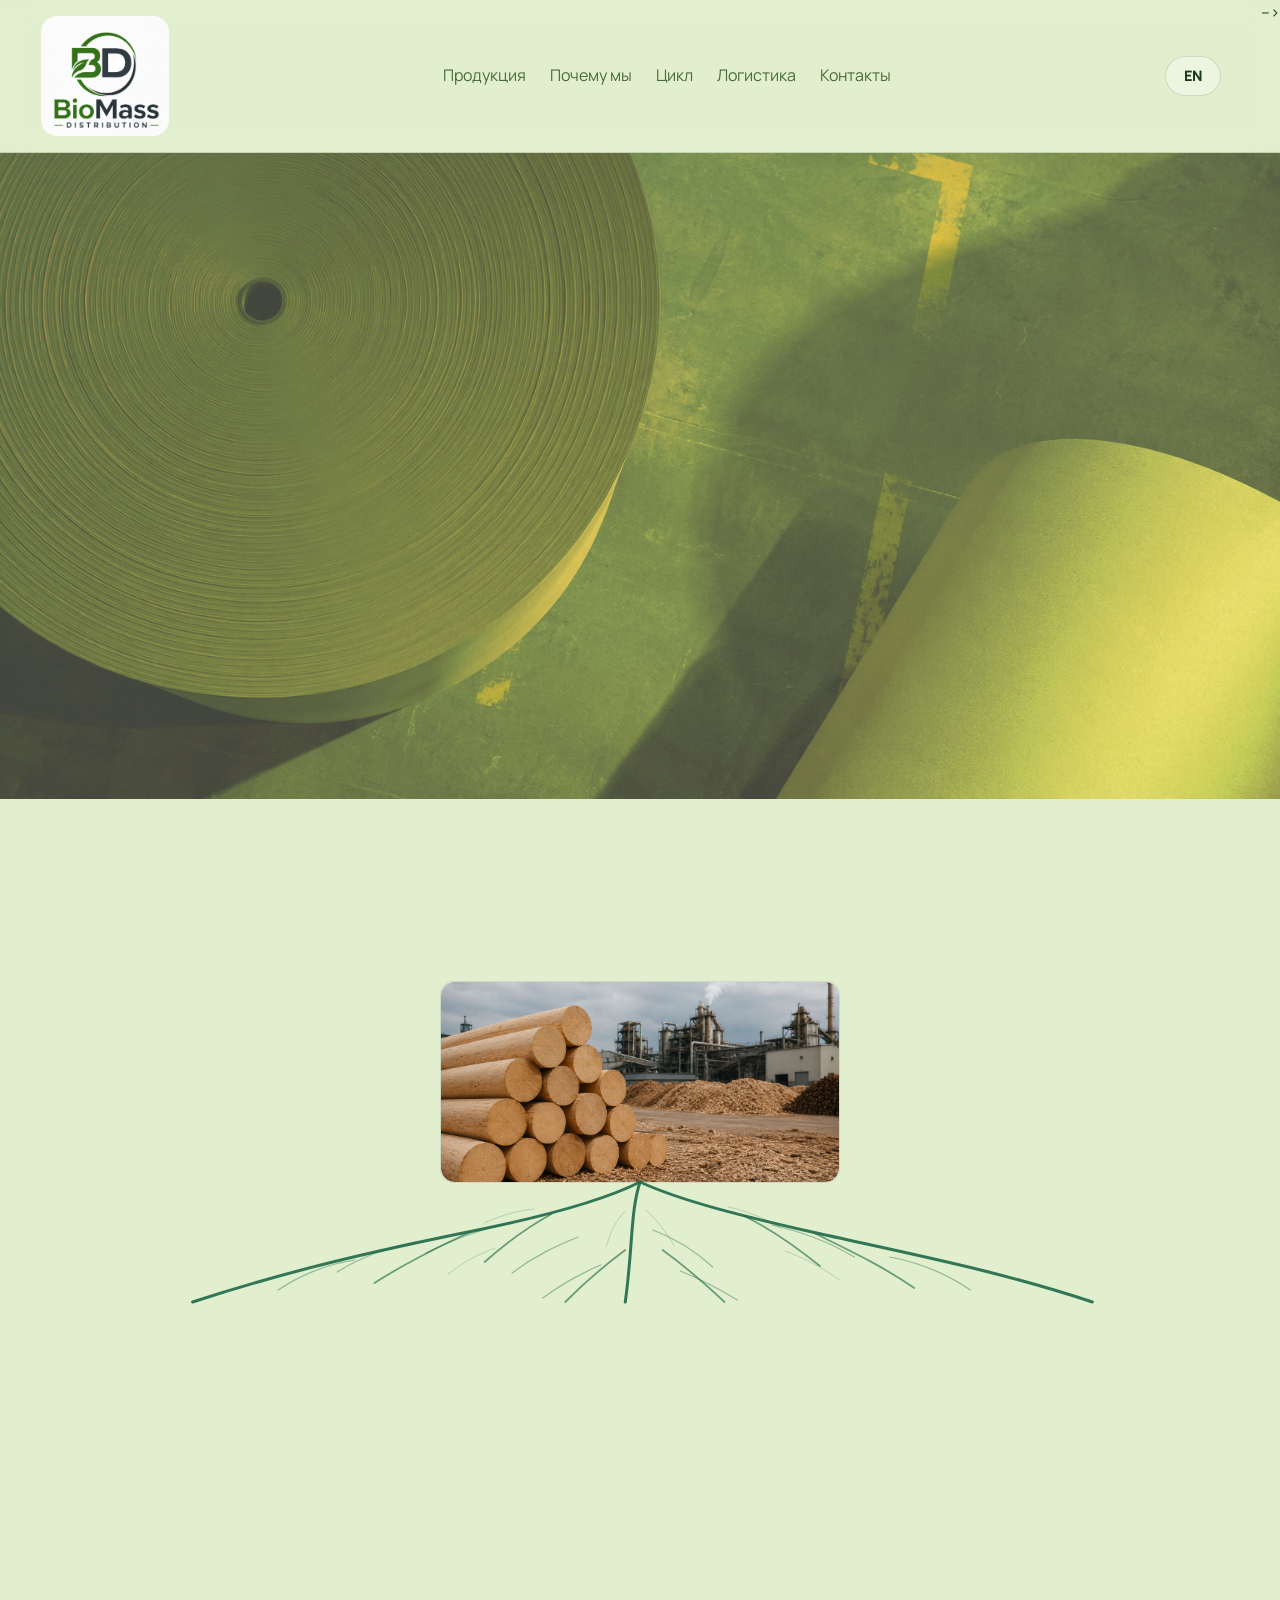
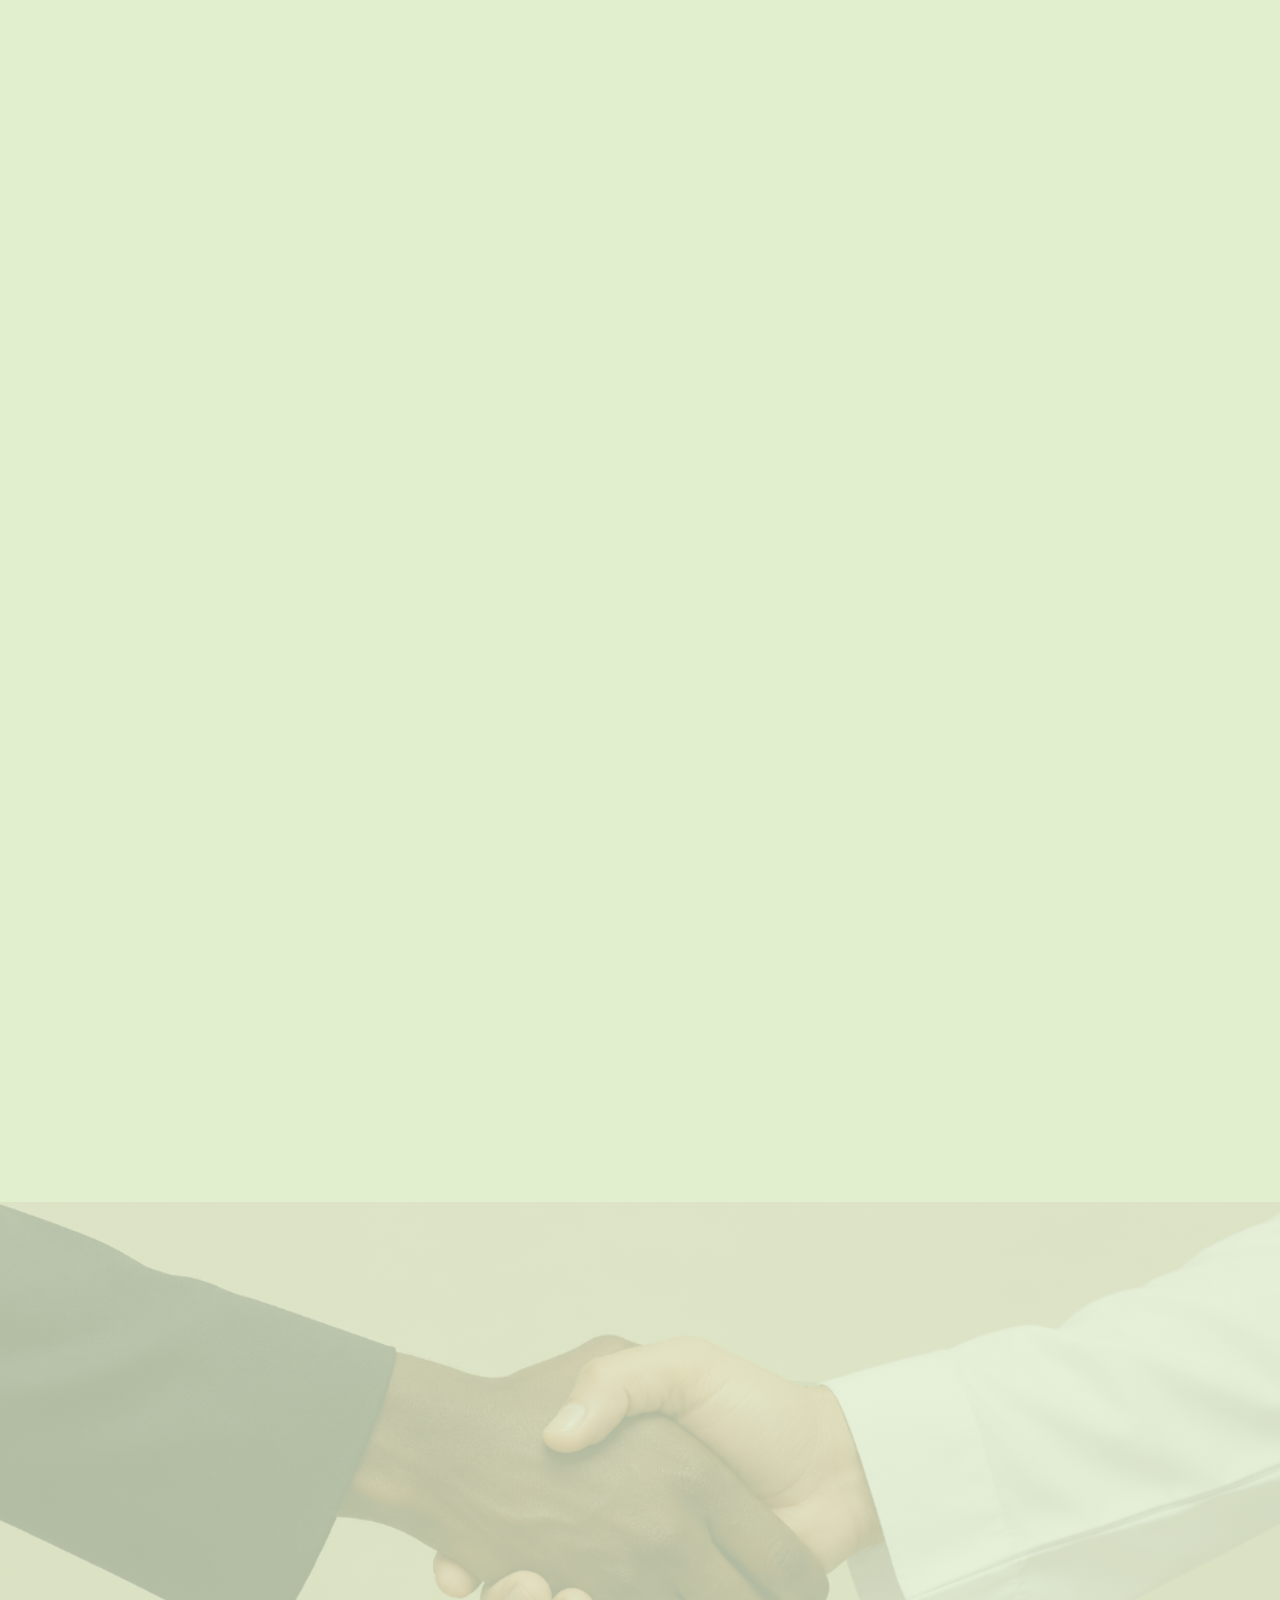
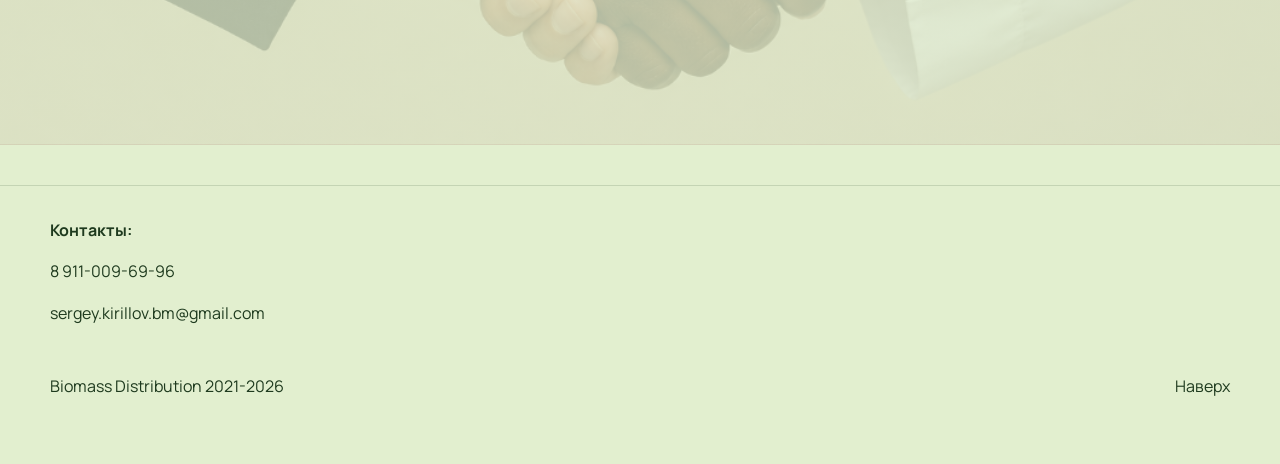
==== ru/index.html @ 5bdca0da "whole damn thing" ====
<!doctype html>
<html lang="ru">
    <head>
        <meta charset="UTF-8" />
        <meta
            name="viewport"
            content="width=device-width, initial-scale=1.0, viewport-fit=cover"
        />
        <title>Biomass Distribution</title>
        <meta
            name="description"
            content="Biomass — топлайнер,удобрения и кормовые дрожи для экспортных рынков."
        />
        <link rel="preconnect" href="https://fonts.googleapis.com" />
        <link rel="preconnect" href="https://fonts.gstatic.com" crossorigin />
        <link
            href="https://fonts.googleapis.com/css2?family=Manrope:wght@400;500;700;800&family=Cormorant+Garamond:wght@600;700&display=swap"
            rel="stylesheet"
        />
        <link
            rel="icon"
            type="image/x-icon"
            href="../assets/images/title_icon.png"
        />
        <link rel="stylesheet" href="../main_folder/styles.css" />
    </head>
    <body>
        <a class="skip-link" href="#main">Перейти к содержанию</a>
        <header class="site-header">
            <div class="container header-inner">
                <a href="#hero" class="brand" aria-label="Главная Biomass">
                    <img
                        src="../assets/images/logofinal.png"
                        class="navbar-logo"
                    />
                    <!--<span class="logo-slot" aria-hidden="true"> </span>-->
                </a>
                <nav class="main-nav" aria-label="Основное меню">
                    <a href="#products">Продукция</a>
                    <a href="#advantage">Почему мы</a>
                    <a href="#cycle">Цикл</a>
                    <a href="#logistics">Логистика</a>
                    <a href="#contacts">Контакты</a>
                </nav>
                <div class="header-actions">
                    <a
                        class="language-toggle"
                        href="./index-en.html"
                        data-label="EN"
                        aria-label="Сменить тему"
                    >
                        <span class="theme-icon">◐</span>
                    </a>
                </div>
            </div>
            -->
        </header>

        <main id="main">
            <!-- Герой -->
            <section class="hero" id="hero">
                <div class="hero-bg"></div>
                <div class="container hero-grid">
                    <div class="hero-copy reveal">
                        <p class="eyebrow">
                            Экспорт биомассы и поставки на внутренние рынки
                        </p>
                        <!--<h1>Древесные гранулы и почвенные продукты для долгосрочной торговли.</h1>
-->
                        <h1>
                            Дистрибьюция продукции проверенных производителей
                        </h1>
                        <p class="hero-text">
                            Biomass Distribution надёжный поставщик топлива из
                            древесины и продукции для почвы.
                        </p>
                    </div>
                    <div class="hero-visual reveal">
                        <div class="hero-card hero-card-main">
                            <span class="card-label">Основной портфель</span>
                            <h2>
                                Картон-топлайнер, кормовые дрожжи, компост,
                                удобрения
                            </h2>
                            <p>Для селькоского хозяйства и промышленности</p>
                        </div>
                        <div class="hero-card hero-card-side">
                            <span class="metric">24/7</span>
                            <p>
                                Экспортно-ориентированная коммуникация и
                                партнёрская позиция.
                            </p>
                        </div>
                    </div>
                </div>
            </section>

            <!-- Продукция -->
            <section class="section products" id="products">
                <div class="container">
                    <div class="section-heading reveal">
                        <p class="eyebrow">Что мы поставляем</p>
                        <h2>Три решения из одного сырья</h2>
                    </div>
                    <div class="tree">
                        <div class="product-img">
                            <img
                                src="../assets/images/root.png"
                                loading="lazy"
                            />
                        </div>
                    </div>
                    <div class="tree-svg">
                        <svg
                            class="product-lines"
                            viewBox="0 0 1200 120"
                            preserveAspectRatio="none"
                            aria-hidden="true"
                        >
                            <!-- линия в левую карточку -->
                            <g class="root-system">
                                <path
                                    class="root-root root-main root-left"
                                    d="M600 0 C560 20 500 35 430 49 C330 69 245 88 145 120"
                                />
                                <!-- линия во вторую карточку (центр) -->
                                <path
                                    class="root-root root-main root-center"
                                    d="M600 0 C590 31 593 63 585 120"
                                />
                                <!-- линия в третью карточку -->
                                <path
                                    class="root-root root-main root-right"
                                    d="M600 0 C642 19 704 34 775 50 C880 73 965 89 1060 120"
                                />
                                <path
                                    class="root-root root-branch"
                                    d="M427 50 C396 65 366 78 330 101"
                                />
                                <path
                                    class="root-root root-branch"
                                    d="M510 32 C486 45 466 59 442 80"
                                />
                                <path
                                    class="root-root root-branch"
                                    d="M585 68 C566 82 548 96 524 120"
                                />
                                <path
                                    class="root-root root-branch"
                                    d="M623 68 C644 83 662 98 686 120"
                                />
                                <path
                                    class="root-root root-branch"
                                    d="M706 34 C733 47 755 62 783 84"
                                />
                                <path
                                    class="root-root root-branch"
                                    d="M777 51 C812 68 843 82 879 106"
                                />
                                <path
                                    class="root-root root-fine"
                                    d="M468 41 C438 47 412 56 382 71"
                                />
                                <path
                                    class="root-root root-fine"
                                    d="M372 60 C345 65 318 74 292 90"
                                />
                                <path
                                    class="root-root root-fine"
                                    d="M310 78 C283 82 258 91 232 108"
                                />
                                <path
                                    class="root-root root-fine"
                                    d="M537 55 C515 64 494 73 470 91"
                                />
                                <path
                                    class="root-root root-fine"
                                    d="M560 83 C541 91 522 101 501 116"
                                />
                                <path
                                    class="root-root root-fine"
                                    d="M613 48 C635 56 654 67 674 85"
                                />
                                <path
                                    class="root-root root-fine"
                                    d="M641 89 C659 96 677 105 699 118"
                                />
                                <path
                                    class="root-root root-fine"
                                    d="M734 43 C762 49 789 58 818 75"
                                />
                                <path
                                    class="root-root root-fine"
                                    d="M854 75 C882 80 909 90 936 108"
                                />
                                <path
                                    class="root-root root-hair"
                                    d="M492 27 C475 29 459 33 442 41"
                                />
                                <path
                                    class="root-root root-hair"
                                    d="M453 66 C436 72 422 79 405 92"
                                />
                                <path
                                    class="root-root root-hair"
                                    d="M585 29 C575 39 570 50 566 64"
                                />
                                <path
                                    class="root-root root-hair"
                                    d="M606 28 C617 38 626 49 635 64"
                                />
                                <path
                                    class="root-root root-hair"
                                    d="M690 25 C708 29 725 35 743 46"
                                />
                                <path
                                    class="root-root root-hair"
                                    d="M748 69 C766 76 783 84 803 98"
                                />
                            </g>
                        </svg>
                    </div>
                    <div class="products-grid">
                        <!-- <article class="product-card reveal">
                        <div class="product-img">
                            <img src="../assets/wood-pellets.jpg" alt="Древесные гранулы" loading="lazy">
                        </div>
                        <h3>Древесные гранулы</h3>
                        <p>Премиальные гранулы для отопления, промышленности и региональных партнёров-дистрибьюторов.</p>
                    </article>-->
                        <article
                            class="product-card reveal"
                            data-product="topliner"
                        >
                            <div class="product-img">
                                <img
                                    src="../assets/images/topliner.png"
                                    alt="Биотопливо"
                                    loading="lazy"
                                />
                            </div>
                            <h3>Картон-топлайнер</h3>
                            <p>Лицо вашей упаковки из возобновляемого сырья</p>
                        </article>
                        <!--<article class="product-card reveal">
                        <div class="product-img">
                            <img src="../assets/compost.jpg" alt="Компост и органика" loading="lazy">
                        </div>
                        <h3>Компост и органика</h3>
                        <p>Продукты с добавленной стоимостью, поддерживающие восстановление почв, сельскохозяйственное использование и циркулярную модель.</p>
                    </article>-->
                        <article
                            class="product-card reveal"
                            data-product="lygnosulfonate"
                        >
                            <div class="product-img">
                                <img
                                    src="../assets/images/lygnosulfonate-powder.png"
                                    alt="Лигносульфонат"
                                />
                            </div>
                            <h3>Лигносульфонат</h3>
                            <p>Одно решение для многих отраслей</p>
                        </article>
                        <article
                            class="product-card reveal"
                            data-product="feedyeast"
                        >
                            <div class="product-img">
                                <img
                                    src="../assets/images/yeast.png"
                                    alt="Кормовые дрожжи"
                                />
                            </div>
                            <h3>Кормовые дрожжи</h3>
                            <p>
                                Био-белок для животноводства(кормовая добавка)
                            </p>
                        </article>
                    </div>
                </div>
            </section>

            <!-- Преимущества -->
            <section class="section advantage" id="advantage">
                <div class="container">
                    <div class="section-heading reveal">
                        <p class="eyebrow">Почему нас выбирают партнером</p>
                        <h2>Бренд построенный на доверии.</h2>
                    </div>
                    <div class="product-grid">
                        <article class="advantage-card reveal">
                            <h3>
                                Гибкая логистика и качество через
                                ответственность
                            </h3>
                            <p>
                                Работаем там где выгодно клиенту: выбираем самый
                                быстрый и выгодный маршрут под каждый конкретный
                                заказ
                            </p>
                            <!--<h3>Гибкая логистика</h3>
                        <p>Без привязки к одному порту или ж/д ветке мы выбираем самый быстрый и дешевый маршрут под каждый конкретный заказ. Работаем со всеми перевозчиками, где это выгодно клиенту.</p>
                        <h3>Качество через ответственность</h3>
                        <p>У нас нет «векового опыта», зато есть система контроля на каждом этапе. Мы проверяем товар до отправки и берем на себя риски, чтобы вы получили то, что заказали.</p>
                    -->
                        </article>
                    </div>
                </div>
            </section>

            <!-- Цикл -->
            <section class="section cycle" id="cycle">
                <div class="container">
                    <div class="section-heading reveal">
                        <p class="eyebrow">Ресурсный цикл</p>
                        <h2>
                            Один материальный поток <br />Несколько коммерческих
                            продуктов.
                        </h2>
                    </div>
                    <div
                        class="cycle-line reveal"
                        aria-label="Схема циркулярного процесса"
                    >
                        <div>Древесное сырьё</div>
                        <span></span>
                        <div>Производство гранул</div>
                        <span></span>
                        <div>Энергия из биомассы</div>
                        <span></span>
                        <div>Почвенные продукты</div>
                    </div>
                </div>
            </section>

            <!-- Логистика -->
            <section class="section logistics" id="logistics">
                <div class="container logistics-grid">
                    <div class="reveal">
                        <p class="eyebrow">Логистический профиль</p>
                        <h2>
                            Мы открыты для взаимовыгодного и долгосрочного
                            сотрудничества
                        </h2>
                    </div>
                    <div class="logistics-panel reveal">
                        <div>
                            <strong>Форматы</strong>
                            <p>
                                Концепции упаковки: насыпью, в мешках, готовая
                                для дистрибьюторов.
                            </p>
                        </div>
                        <div>
                            <strong>Рынки продаж:</strong>
                            <p>ЕС, Ближний Восток, Африка, Австралия.</p>
                        </div>
                        <div>
                            <strong>Коммуникация</strong>
                            <p>
                                Построена вокруг доверия, непрерывности и
                                коммерческой прозрачности.
                            </p>
                        </div>
                    </div>
                </div>
            </section>
        </main>

        <footer class="site-footer">
            <section class="contacts" id="contacts">
                <div class="container">
                    <strong>Контакты:</strong>
                    <p>8 911-009-69-96</p>
                    <p>sergey.kirillov.bm@gmail.com</p>
                    <!-- поставить дату начала работы сайта 2020-->
                </div>
            </section>
            <div class="container footer-inner">
                <p>Biomass Distribution 2021-2026</p>
                <a href="#hero">Наверх</a>
            </div>
        </footer>

        <div id="productModal" class="modal">
            <div class="modal-content">
                <div class="modal-header">
                    <img
                        id="modalImg"
                        class="modal-img"
                        src=""
                        alt="Product image"
                    />
                    <span class="close-btn">&times;</span>
                </div>
                <div class="modal-body">
                    <h2 id="modalTitle"></h2>
                    <p id="modalDescription"></p>
                    <div class="modal-specs">
                        <h4 id="modalSpecsName"></h4>
                        <ul id="modalSpecs"></ul>
                    </div>
                </div>
            </div>
        </div>
        <!-- Fonts used under the SIL Open Font License --
        <script src="../main_folder/script.js"></script>
    </body>
</html>
---- main_folder/styles.css ----
:root {
    --color-bg: #e2efcf;
    --color-surface: #ecf5e0;
    --color-surface-2: #d6e8c0;
    --color-text: #1e3a1e;
    --color-text-muted: #4a6b3a;
    --color-border: rgba(30, 58, 30, 0.15);
    --color-primary: #2e7d32;
    --color-primary-dark: #1b5e20;
    --color-accent: #8bc34a;
    --shadow-md: 0 20px 50px rgba(30, 58, 30, 0.12);
    --radius: 22px;
    --radius-sm: 14px;
    --container: 1180px;
    --section-gap: 80px;
    --card-gap: 2rem;
}

* {
    box-sizing: border-box;
}
html {
    scroll-behavior: smooth;
}
body {
    margin: 0;
    font-family: "Manrope", sans-serif;
    background: var(--color-bg);
    color: var(--color-text);
    line-height: 1.6;
}
a {
    color: inherit;
    text-decoration: none;
}
img,
svg {
    border-radius: 16px;
    max-width: 100%;
    display: block;
}
button,
input,
textarea {
    font: inherit;
}
.container {
    width: min(var(--container), calc(100% - 32px));
    margin: 0 auto;
}
.skip-link {
    position: absolute;
    left: -999px;
    top: 10px;
}
.skip-link:focus {
    left: 10px;
    z-index: 1000;
    background: var(--color-surface);
    padding: 8px 12px;
}
.site-header {
    display: flex;
    --logo-size: 72px;
    position: sticky;
    top: 0;
    z-index: 20;
    backdrop-filter: blur(14px);
    background: color-mix(in srgb, var(--color-bg) 88%, transparent);
    border-bottom: 1px solid var(--color-border);
}
.header-inner {
    display: flex;
    align-items: center;
    justify-content: space-between;
    gap: 8px;
    padding: 16px 0;
    flex-wrap: wrap;
}
.footer-inner {
    display: flex;
    align-items: center;
    justify-content: space-between;
    gap: 20px;
    padding: 16px 0;
    flex-wrap: wrap;
}
.contact-footer {
    justify-content: space-between;
    gap: 10px;
    padding: 16px 0;
    flex-wrap: wrap;
}
.brand {
    display: inline-flex;
    align-items: center;
    gap: 12px;
    font-weight: 800;
    font-size: 1.1rem;
    color: var(--color-text);
}
.logo-slot {
    display: grid;
    place-items: center;
    width: var(--logo-size);
    height: var(--logo-size);
    border: 1px dashed color-mix(in srgb, var(--color-text) 35%, transparent);
    border-radius: 8px;
    background: color-mix(in srgb, var(--color-surface) 65%, transparent);
}
.logo-slot::before {
    content: "LOGO";
    color: var(--color-text-muted);
    font-size: 0.65rem;
    font-weight: 800;
    letter-spacing: 0.08em;
}
.brand small {
    display: block;
    font-size: 12px;
    letter-spacing: 0.14em;
    text-transform: uppercase;
    color: var(--color-text-muted);
}
.navbar-logo {
    height: 120px;
    width: auto;
    max-height: 100%;
    display: block;
    object-fit: contain;
}
.main-nav {
    display: flex;
    gap: 24px;
    color: var(--color-text-muted);
    flex-wrap: wrap;
}
.header-actions {
    display: flex;
    gap: 12px;
    align-items: center;
}
.theme-toggle,
.language-toggle {
    border-radius: 999px;
    border: 1px solid var(--color-border);
    padding: 12px 18px;
    transition: 180ms ease;
    background: var(--color-surface);
    cursor: pointer;
    color: var(--color-text);
    font-weight: 800;
    font-size: 0;
    line-height: 1;
}
.language-toggle::before {
    content: attr(data-label);
    font-size: 0.9rem;
}
.language-toggle > * {
    display: none;
}
.hero {
    position: relative;
    padding: 88px 0;
    margin-bottom: 0;
    overflow: hidden;
    min-height: 30vh;
}
.hero-bg {
    position: absolute;
    top: 0;
    left: 0;
    width: 100%;
    height: 100%;
    background-image:
        linear-gradient(135deg, #2e5c2e, #558b2f, #8bc34a),
        /*(url("../assets/main_section_bg.jpg");*/
        /*linear-gradient(135deg, #071807, #183818, #2f541a),*/
        url("../assets/images/background.png");
    background-blend-mode: overlay;
    background-size: cover;
    background-position: center 30%;
    opacity: 0.7;
    pointer-events: none;
    z-index: 0;
}
.hero .container {
    position: relative;
    z-index: 2;
}
.hero-grid,
.logistics-grid {
    display: grid;
    grid-template-columns: repeat(2, minmax(0, 1fr));
    gap: 40px;
    align-items: center;
}
.eyebrow {
    margin: 0 0 14px;
    text-transform: uppercase;
    letter-spacing: 0.16em;
    font-size: 12px;
    color: var(--color-accent);
    font-weight: 800;
}
h1 {
    font-family: "Cormorant Garamond", serif;
    font-size: clamp(3rem, 6vw, 5.5rem);
    max-width: 20ch;
    line-height: 1.15;
    margin: 0 0 1rem 0;
}
h2 {
    font-family: "Cormorant Garamond", serif;
    font-size: clamp(2rem, 4vw, 3.4rem);
    max-width: 34ch;
    line-height: 1.2;
    margin: 0 0 0.75rem 0;
}
h3 {
    font-size: 1.25rem;
    margin-bottom: 0.5rem;
}
.hero-text,
.section-heading p,
.product-card p,
.logistics-panel p {
    color: var(--color-text-muted);
}
.hero-visual {
    position: relative;
    min-height: 440px;
}
.hero-card {
    position: absolute;
    border-radius: var(--radius);
    padding: 28px;
    background: var(--color-surface);
    border: 1px solid var(--color-border);
    box-shadow: var(--shadow-md);
}
.hero-card-main {
    /*inset: 20px 90px 120px 0;*/
    background: linear-gradient(
        145deg,
        var(--color-surface),
        color-mix(in srgb, var(--color-surface-2) 65%, var(--color-surface))
    );
}
.hero-card-side {
    right: -120px;
    bottom: -40px;
    width: 230px;
}
.hero-copy {
    width: 100%;
    max-width: none;
}
.card-label {
    color: var(--color-accent);
    text-transform: uppercase;
    letter-spacing: 0.14em;
    font-size: 12px;
    font-weight: 800;
}
.metric {
    display: block;
    font-size: 3rem;
    font-weight: 800;
    line-height: 1;
    margin-bottom: 8px;
}
.section-heading {
    margin-bottom: 28px;
}
.section {
    padding: 60px 0;
    margin-bottom: var(--section-gap);
}
.section:last-of-type {
    margin-bottom: 0;
}
/* PRODUCTS GRID — fully responsive */
.products-grid {
    display: grid;
    grid-template-columns: repeat(auto-fill, minmax(280px, 1fr));
    gap: var(--card-gap);
    align-items: stretch;
}
.product-card {
    background: var(--color-surface);
    border-radius: var(--radius-sm);
    border: 1px solid var(--color-border);
    transition:
        transform 0.2s ease,
        box-shadow 0.2s ease;
    overflow: hidden;
    display: flex;
    flex-direction: column;
}
.product-card:hover {
    transform: translateY(-4px);
    box-shadow: var(--shadow-md);
}
.product-img {
    width: 100%;
    height: 200px;
    overflow: hidden;
    border-radius: var(--radius-sm);
}
.product-img img {
    width: 100%;
    height: 100%;
    border-radius: 0;
    object-fit: cover;
    transition: transform 0.4s ease;
}
.product-card:hover .product-img img {
    transform: scale(1.05);
}
.product-card h3,
.product-card p {
    padding: 0 20px;
}
.product-card h3 {
    margin-top: 20px;
}
.product-card p {
    padding-bottom: 24px;
}
/* ADVANTAGE SECTION (your original structure) */
.advantage {
    position: relative;
    overflow: hidden;
    background-image:
        linear-gradient(rgba(226, 239, 207, 0.78), rgba(226, 239, 207, 0.78)),
        url("../assets/main_section_bg.jpg");
    background-size: cover;
    background-position: center;
    background-repeat: no-repeat;
}
.advantage .container {
    position: relative;
    z-index: 1;
}
.product-grid {
    display: flex;
    flex-wrap: wrap;
    gap: 2rem;
}
.advantage-card {
    background: color-mix(in srgb, var(--color-surface) 88%, transparent);
    backdrop-filter: blur(8px);
    border: 1px solid var(--color-border);
    border-radius: var(--radius);
    padding: 2rem 2.5rem;
    box-shadow: var(--shadow-md);
    width: 100%;
}
.advantage-card h3 {
    margin-top: 0;
    font-size: 1.6rem;
    color: var(--color-primary);
}
.advantage-card p {
    color: var(--color-text-muted);
}
/* Cycle line */
.cycle-line {
    display: grid;
    grid-template-columns: repeat(7, auto);
    align-items: center;
    gap: 14px;
    padding: 28px;
    border: 1px solid var(--color-border);
    border-radius: var(--radius);
    background: var(--color-surface);
    box-shadow: var(--shadow-md);
}
.cycle-line span {
    height: 1px;
    background: var(--color-accent);
    opacity: 0.6;
    min-width: 24px;
}
.cycle-line div {
    text-align: center;
    padding: 18px;
    border-radius: var(--radius-sm);
    background: color-mix(
        in srgb,
        var(--color-surface-2) 70%,
        var(--color-surface)
    );
    font-weight: 700;
}
/* Logistics */
.logistics {
    position: relative;
    overflow: hidden;
    background-image:
        linear-gradient(rgba(226, 239, 207, 0.78), rgba(226, 239, 207, 0.78)),
        url("../assets/images/handshake.png");
    background-size: cover;
    background-position: center;
    background-repeat: no-repeat;
}
.logistics .container {
    position: relative;
    z-index: 1;
}
.logistics-panel {
    padding: 32px;
    border-radius: var(--radius);
    display: grid;
    gap: 24px;
    background: color-mix(in srgb, var(--color-surface) 88%, transparent);
    backdrop-filter: blur(8px);
    border: 1px solid var(--color-border);
}
.logistics-panel strong {
    display: block;
    margin-bottom: 6px;
    font-size: 1.1rem;
}
.site-footer {
    border-top: 1px solid var(--color-border);
    padding: 32px 0;
    margin-top: 40px;
}
.reveal {
    opacity: 0;
    transform: translateY(18px);
    transition:
        opacity 600ms ease,
        transform 600ms ease;
}
.reveal.visible {
    opacity: 1;
    transform: translateY(0);
}

.tree {
    background: var(--color-surface);
    border-radius: var(--radius-sm);
    border: 1px solid var(--color-border);
    transition:
        transform 0.2s ease,
        box-shadow 0.2s ease;
    overflow: hidden;
    display: flex;
    max-width: 400px;

    margin: 0 auto;
}

.tree-svg {
    height: 120px;
    margin: -1px 0 0;
    overflow: visible;
    pointer-events: none;
}
.product-lines {
    display: block;
    width: 100%;
    height: 100%;
    overflow: visible;
}
.root-root {
    fill: none;
    stroke: #1f6b48;
    stroke-linecap: round;
    stroke-linejoin: round;
    vector-effect: non-scaling-stroke;
}
.root-main {
    stroke-width: 3;
    opacity: 0.9;
}
.root-branch {
    stroke-width: 1.8;
    opacity: 0.62;
}
.root-fine {
    stroke-width: 1.25;
    opacity: 0.42;
}
.root-hair {
    stroke-width: 0.85;
    opacity: 0.28;
}

.modal {
    display: none;
    position: fixed;
    z-index: 1000;
    left: 0;
    top: 0;
    width: 100%;
    height: 100%;
    align-items: center;
    justify-content: center;
    padding: 24px;
    background-color: rgba(0, 0, 0, 0.8);
    backdrop-filter: blur(5px);
    animation: fadeIn 0.3s ease;
    overflow: hidden;
}

@keyframes fadeIn {
    from {
        opacity: 0;
    }
    to {
        opacity: 1;
    }
}

.modal-content {
    background: linear-gradient(135deg, #ffffff 0%, #f8fbf7 100%);
    display: flex;
    flex-direction: column;
    margin: 0;
    padding: 0;
    border-radius: 32px;
    width: 90%;
    max-width: 600px;
    max-height: calc(100vh - 48px);
    position: relative;
    animation: slideIn 0.4s ease;
    box-shadow: 0 30px 60px rgba(0, 0, 0, 0.3);
    overflow: hidden;
}

@keyframes slideIn {
    from {
        transform: translateY(-50px);
        opacity: 0;
    }
    to {
        transform: translateY(0);
        opacity: 1;
    }
}

.modal-header {
    position: relative;
    flex: 0 0 253px;
    height: 253px;
    border-radius: 32px 32px 0 0;
    background-position: center;
    background-size: cover;
    overflow: hidden;
}
.modal-header::before {
    content: "";
    position: absolute;
    inset: 0;
    background-image: inherit;
    background-position: center;
    background-size: cover;
    display: none;
    filter: blur(26px);
    opacity: 0.48;
    transform: scale(1.14);
}
.modal-header.modal-header--fit::before {
    display: block;
}

.modal-img {
    position: relative;
    z-index: 1;
    width: 100%;
    height: 100%;
    border-radius: 0;
    object-fit: fill;
}
.modal-header.modal-header--fit .modal-img {
    object-fit: contain;
}

.modal-body {
    flex: 1;
    min-height: 0;
    overflow-y: auto;
    padding: 32px;
    overscroll-behavior: contain;
}

.modal-body h2 {
    color: #1a3b2e;
    font-size: 1.8rem;
    margin-bottom: 16px;
    font-weight: 600;
}

.modal-body p {
    color: #3f5e49;
    line-height: 1.6;
    margin-bottom: 20px;
    font-size: 1rem;
}

.modal-specs {
    background: #eaf6e6;
    padding: 16px 20px;
    border-radius: 20px;
    margin-top: 20px;
}

.modal-specs h4 {
    color: #1b5e2a;
    margin-bottom: 10px;
    font-size: 1rem;
}

.modal-specs ul {
    list-style: none;
    padding-left: 0;
}

.modal-specs li {
    padding: 6px 0;
    color: #2c4633;
    font-size: 0.9rem;
    border-bottom: 1px solid #cde0d4;
}

.modal-specs li:last-child {
    border-bottom: none;
}

/* ----- RESPONSIVE FIXES (iPhone + PC) ----- */
@media (max-width: 980px) {
    .hero-grid,
    .logistics-grid {
        grid-template-columns: 1fr;
        gap: var(--card-gap);
    }
    .hero-visual {
        min-height: auto;
        display: flex;
        flex-direction: column;
        gap: 1rem;
    }
    .hero-card {
        position: relative;
        inset: auto;
        width: 100%;
    }
    .hero-card-main {
        inset: auto;
    }
    .hero-card-side {
        width: 100%;
        bottom: auto;
        right: auto;
    }
    .cycle-line {
        grid-template-columns: minmax(0, 1fr);
        justify-items: stretch;
        gap: 0.8rem;
    }
    .cycle-line span {
        height: 24px;
        width: 2px;
        min-width: 0;
        justify-self: center;
    }
    .tree,
    .tree-svg {
        display: none;
    }
}
@media (max-width: 720px) {
    .site-header {
        --logo-size: 54px;
    }
    .footer-inner {
        flex-direction: column;
        text-align: center;
    }
    .header-inner {
        display: grid;
        grid-template-columns: minmax(0, 1fr) auto;
        align-items: center;
        gap: 14px;
        padding: 14px 0 16px;
    }
    .brand {
        grid-column: 1;
        grid-row: 1;
        min-width: 0;
        font-size: 1rem;
    }
    .main-nav {
        grid-column: 1 / -1;
        grid-row: 2;
        justify-content: center;
        gap: 12px 40px;
        font-size: 0.92rem;
        line-height: 1.2;
        padding-bottom: 4px;
    }
    .header-actions {
        grid-column: 2;
        grid-row: 1;
        justify-content: flex-end;
    }
    .theme-toggle,
    .language-toggle {
        width: 38px;
        height: 38px;
        padding: 0;
        display: inline-grid;
        place-items: center;
    }
    .hero,
    .section {
        padding: 40px 0;
    }
    .advantage-card {
        padding: 1.5rem;
    }
    .navbar-logo {
        height: 50px;
    }
    .hero-card-main,
    .hero-card-side {
        padding: 20px;
    }
    .metric {
        font-size: 2.2rem;
    }
    .modal-content {
        width: 95%;
        max-height: calc(100vh - 28px);
    }
    .modal-body {
        padding: 24px;
    }
    .modal-body h2 {
        font-size: 1.4rem;
    }
}
@media (max-width: 480px) {
    .site-header {
        --logo-size: 46px;
    }
    .container {
        width: calc(100% - 20px);
    }
    .header-inner {
        gap: 12px 10px;
        padding: 12px 0 14px;
    }
    .brand {
        font-size: 0.94rem;
    }
    .main-nav {
        gap: 10px 14px;
        font-size: 0.86rem;
    }
    .theme-toggle,
    .language-toggle {
        width: 34px;
        height: 34px;
    }
    h1 {
        font-size: 2.2rem;
    }
    .product-img {
        height: 180px;
    }
    .modal-header {
        flex-basis: 190px;
        height: 190px;
    }
}
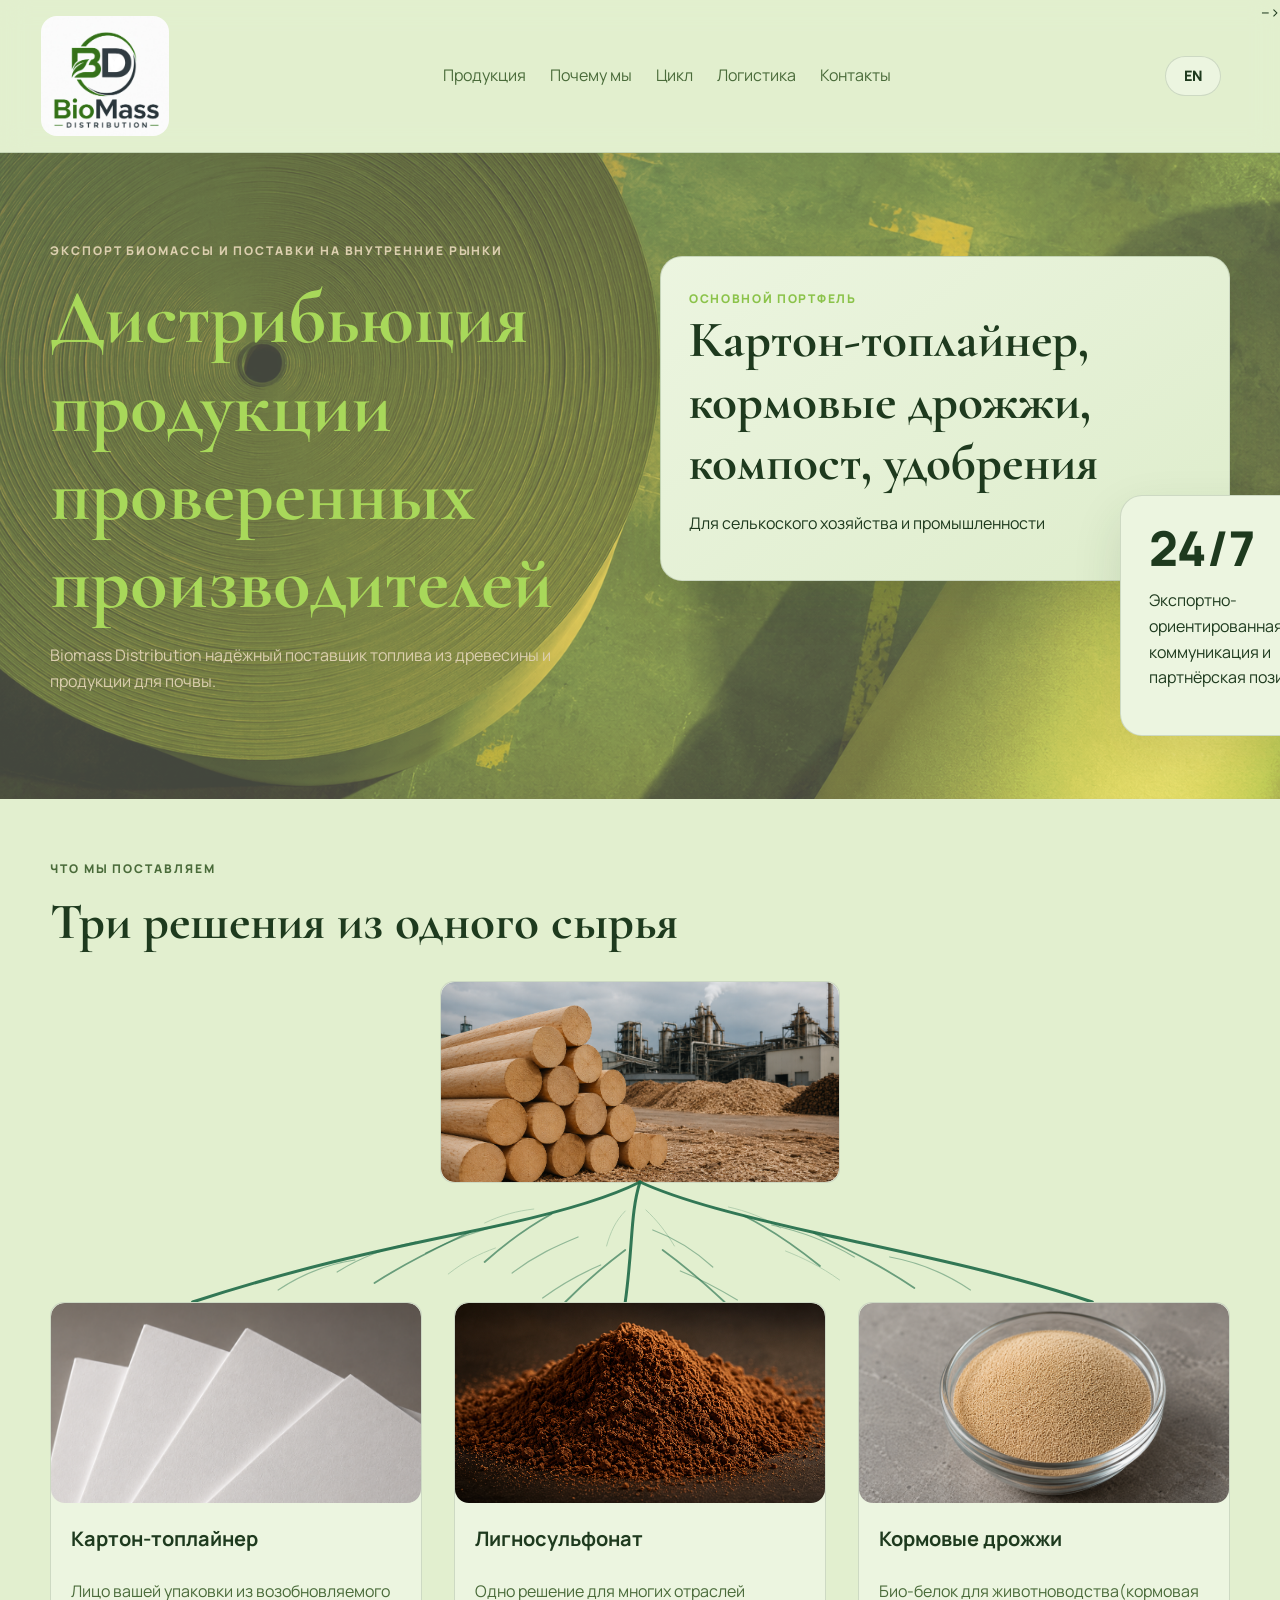
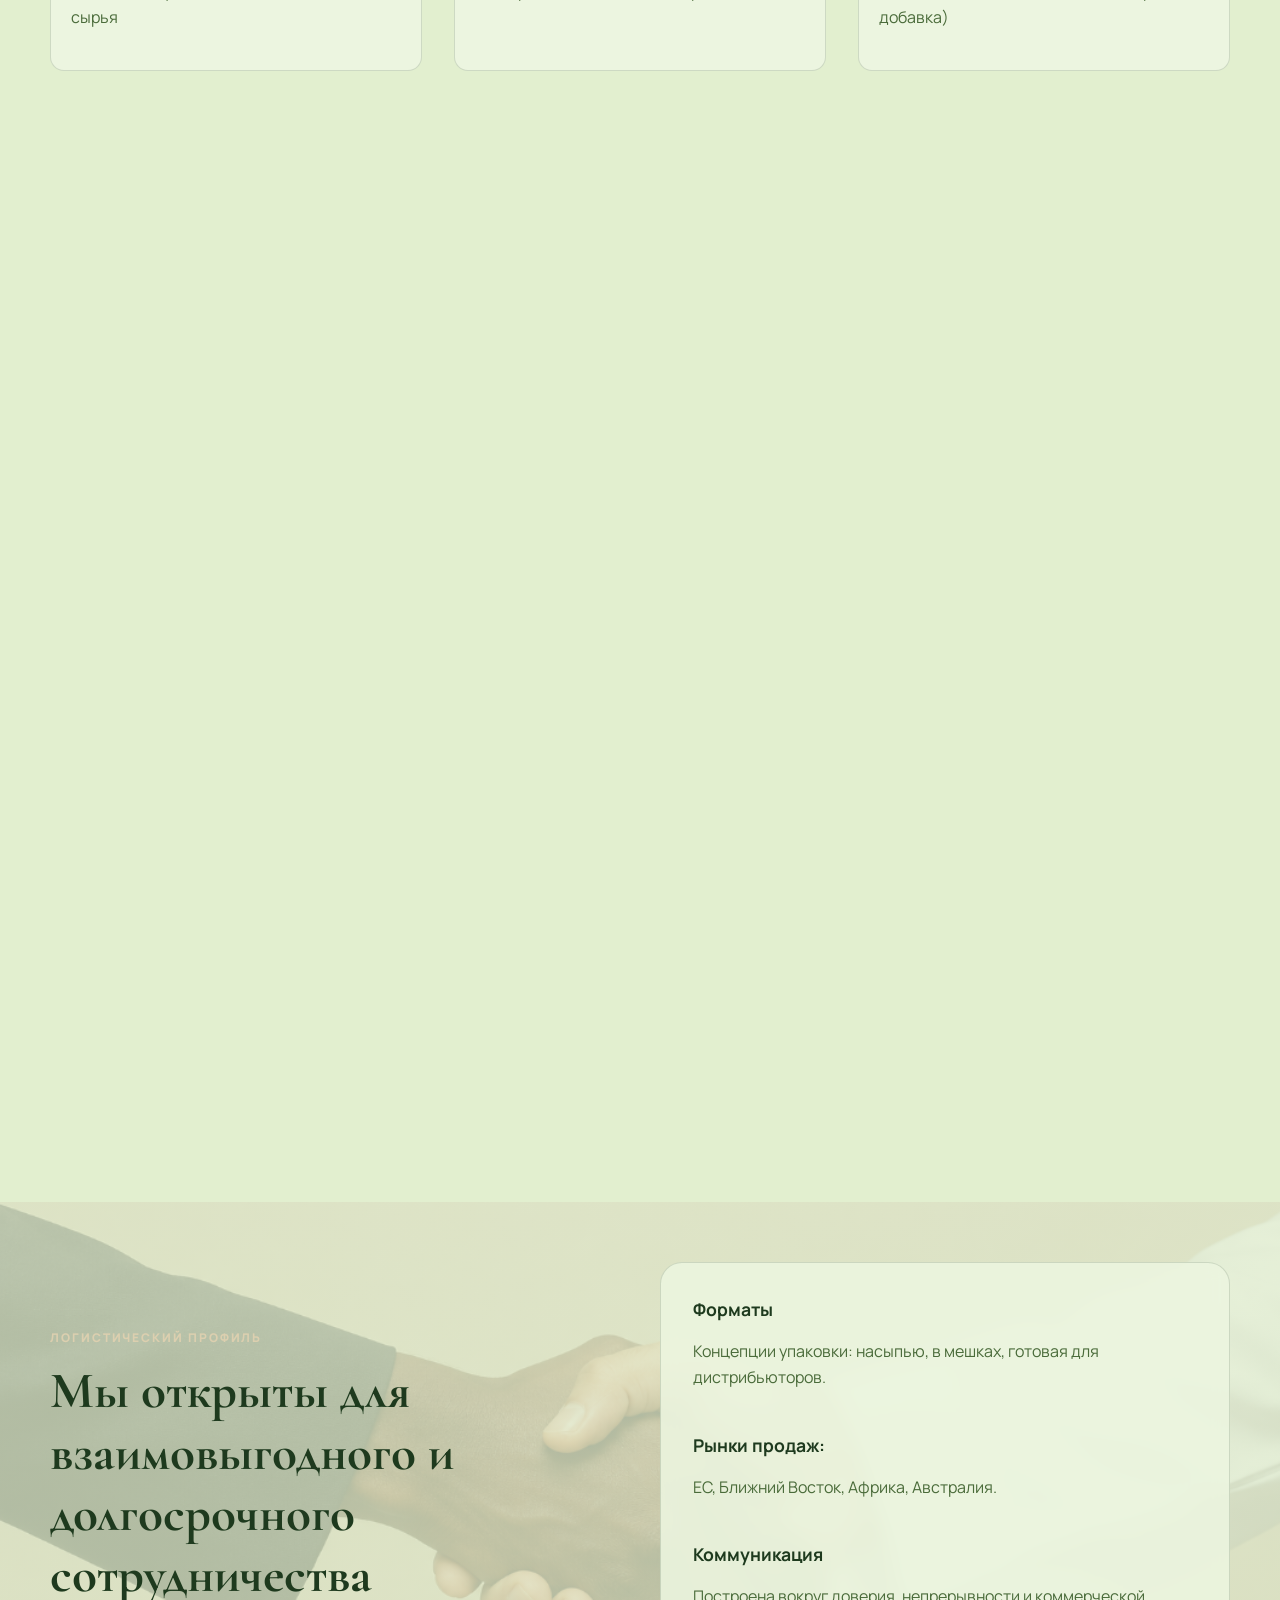
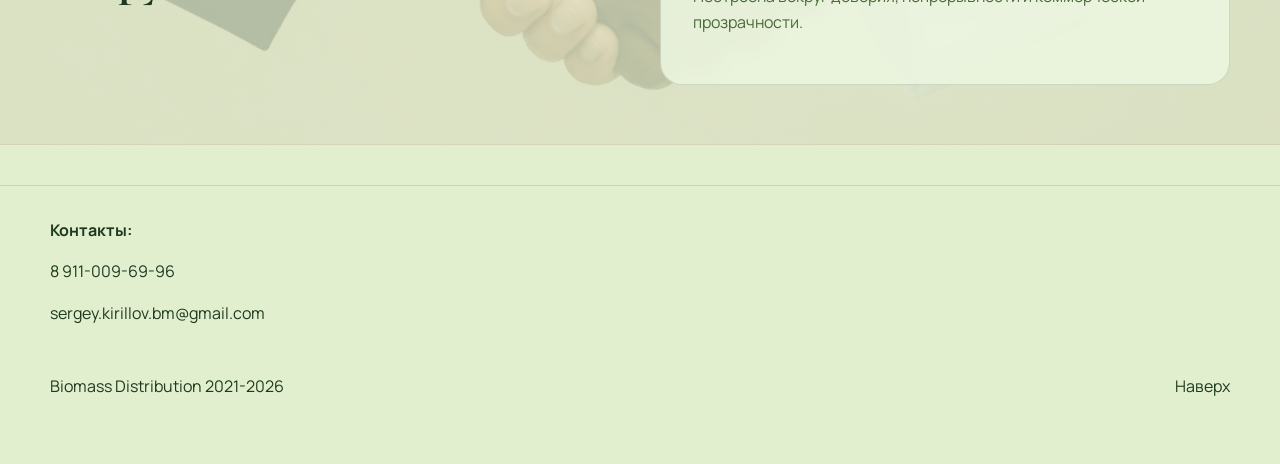
==== commit 0aa24a04: "fixed js code" ====
--- a/ru/index.html
+++ b/ru/index.html
@@ -45,7 +45,7 @@
                 <div class="header-actions">
                     <a
                         class="language-toggle"
-                        href="./index-en.html"
+                        href="../en/"
                         data-label="EN"
                         aria-label="Сменить тему"
                     >
@@ -67,7 +67,7 @@
                         </p>
                         <!--<h1>Древесные гранулы и почвенные продукты для долгосрочной торговли.</h1>
 -->
-                        <h1>
+                        <h1 class="title">
                             Дистрибьюция продукции проверенных производителей
                         </h1>
                         <p class="hero-text">
@@ -404,7 +404,7 @@
                 </div>
             </div>
         </div>
-        <!-- Fonts used under the SIL Open Font License --
+        <!-- Fonts used under the SIL Open Font License -->
         <script src="../main_folder/script.js"></script>
     </body>
 </html>
--- a/main_folder/styles.css
+++ b/main_folder/styles.css
@@ -201,7 +201,7 @@
     text-transform: uppercase;
     letter-spacing: 0.16em;
     font-size: 12px;
-    color: var(--color-accent);
+    color: #DCCFAF;
     font-weight: 800;
 }
 h1 {
@@ -211,6 +211,16 @@
     line-height: 1.15;
     margin: 0 0 1rem 0;
 }
+
+.title {
+  font-family: "Cormorant Garamond", serif;
+  font-size: clamp(3rem, 6vw, 5.5rem);
+  max-width: 20ch;
+  line-height: 1.15;
+  margin: 0 0 1rem 0;
+  color: #A8D85A;
+}
+
 h2 {
     font-family: "Cormorant Garamond", serif;
     font-size: clamp(2rem, 4vw, 3.4rem);
@@ -222,7 +232,9 @@
     font-size: 1.25rem;
     margin-bottom: 0.5rem;
 }
-.hero-text,
+.hero-text{
+  color: #DCCFAF;
+}
 .section-heading p,
 .product-card p,
 .logistics-panel p {
@@ -569,6 +581,27 @@
     display: block;
 }
 
+.close-btn {
+    position: absolute;
+    top: 12px;
+    right: 12px;
+    z-index: 3;
+    width: 40px;
+    height: 40px;
+    display: grid;
+    place-items: center;
+    border: 0;
+    border-radius: 999px;
+    background: rgba(0, 0, 0, 0.6);
+    color: #fff;
+    font-size: 1.8rem;
+    line-height: 1;
+    cursor: pointer;
+    user-select: none;
+    -webkit-tap-highlight-color: transparent;
+    touch-action: manipulation;
+}
+
 .modal-img {
     position: relative;
     z-index: 1;
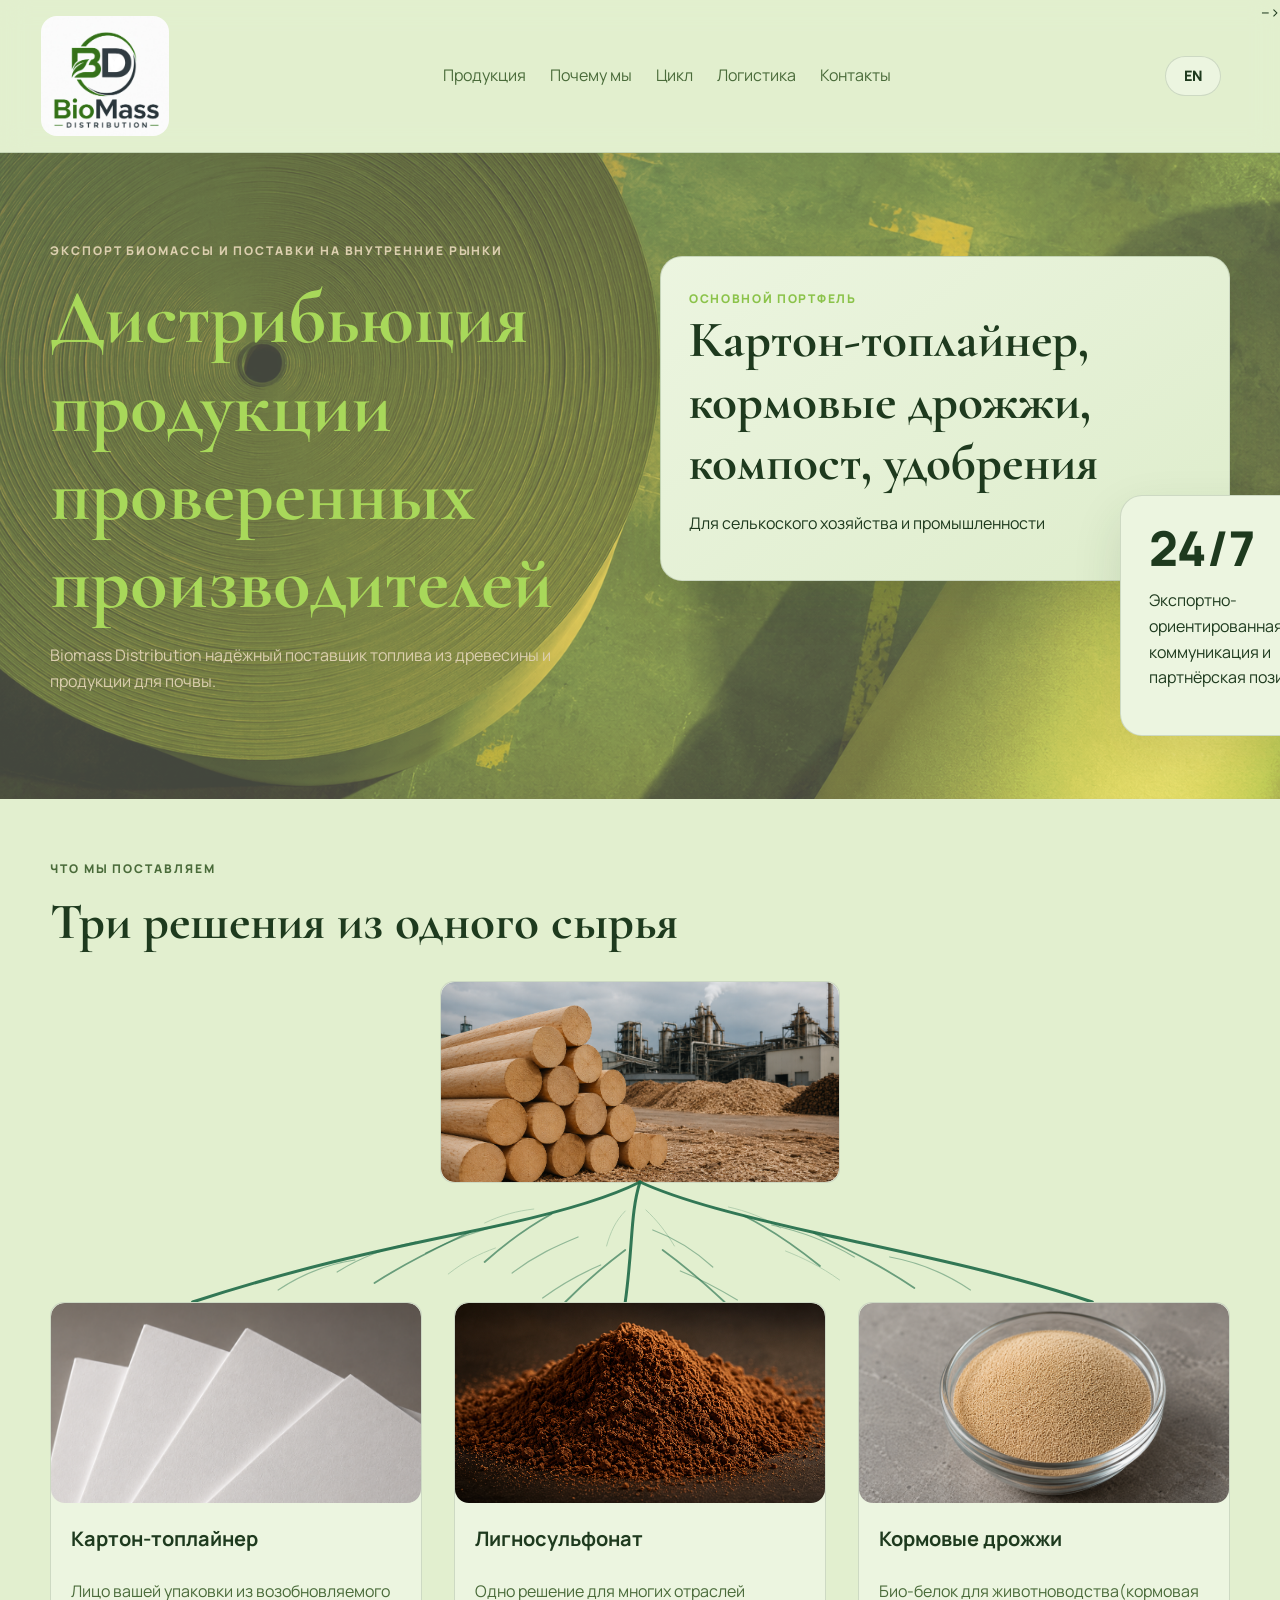
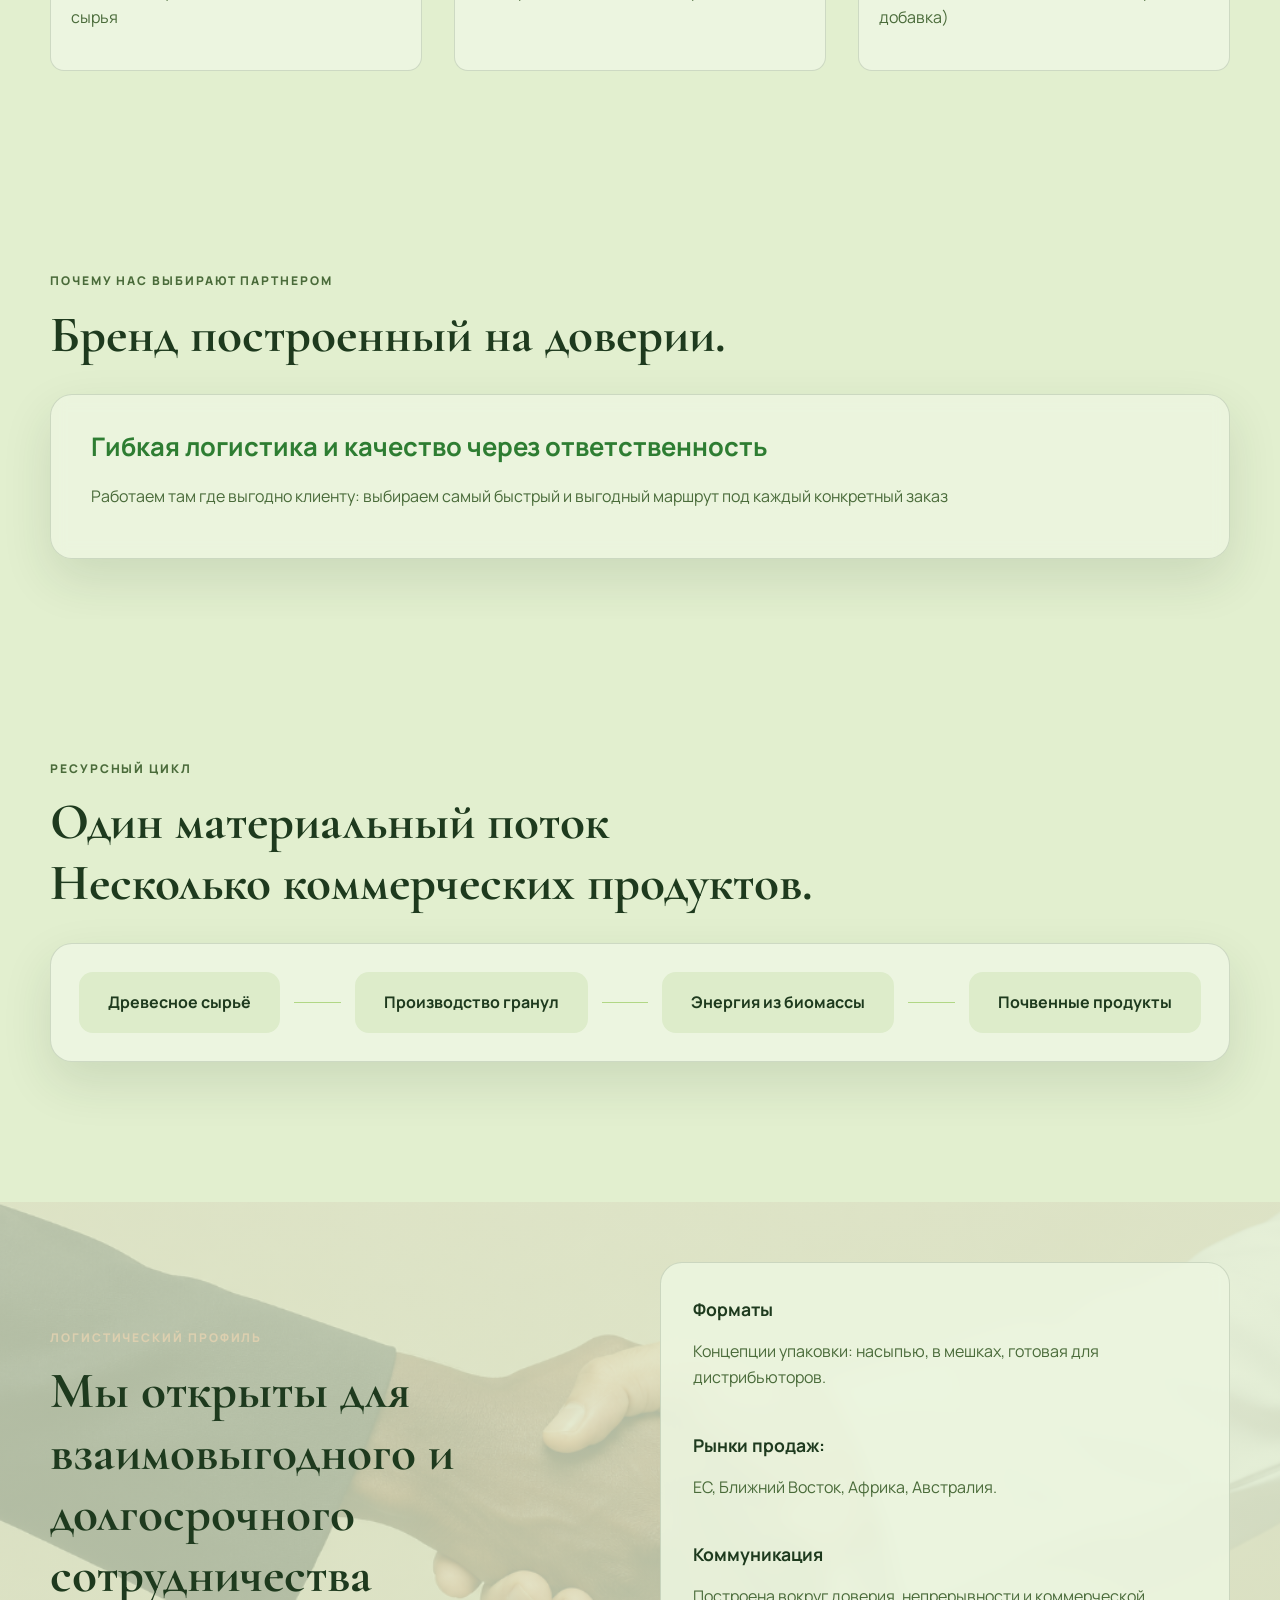
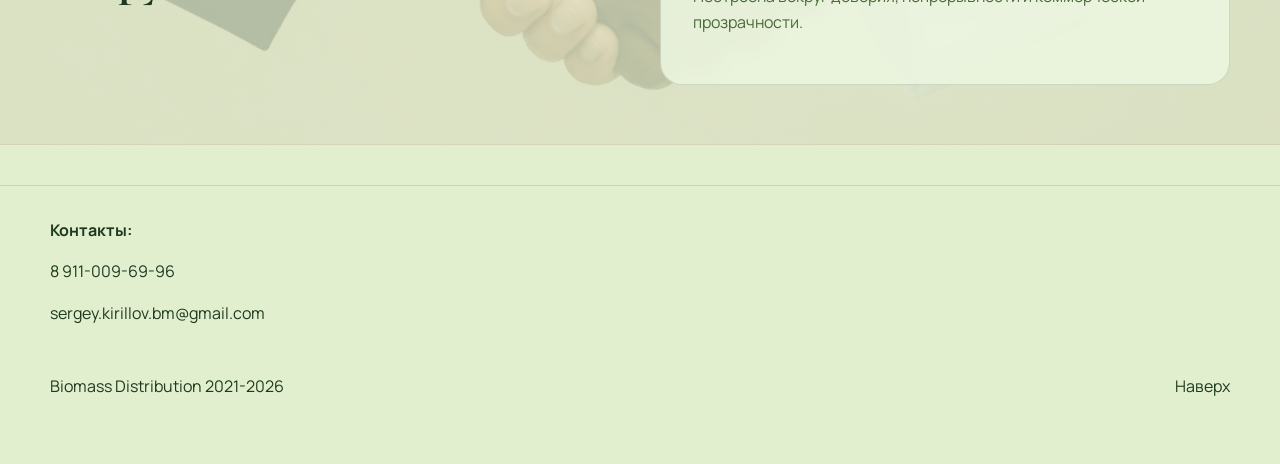
==== commit 29eeb49e: "fixed navbar" ====
--- a/ru/index.html
+++ b/ru/index.html
@@ -35,7 +35,11 @@
                     />
                     <!--<span class="logo-slot" aria-hidden="true"> </span>-->
                 </a>
-                <nav class="main-nav" aria-label="Основное меню">
+                <nav
+                    class="main-nav"
+                    id="primary-nav"
+                    aria-label="Основное меню"
+                >
                     <a href="#products">Продукция</a>
                     <a href="#advantage">Почему мы</a>
                     <a href="#cycle">Цикл</a>
@@ -43,6 +47,17 @@
                     <a href="#contacts">Контакты</a>
                 </nav>
                 <div class="header-actions">
+                    <button
+                        class="menu-toggle"
+                        type="button"
+                        aria-expanded="false"
+                        aria-controls="primary-nav"
+                        aria-label="Toggle navigation"
+                    >
+                        <span></span>
+                        <span></span>
+                        <span></span>
+                    </button>
                     <a
                         class="language-toggle"
                         href="../en/"
--- a/main_folder/styles.css
+++ b/main_folder/styles.css
@@ -139,6 +139,64 @@
     display: flex;
     gap: 12px;
     align-items: center;
+}
+.menu-toggle {
+    display: none;
+    width: 42px;
+    height: 42px;
+    padding: 0;
+    border: 1px solid var(--color-border);
+    border-radius: 16px;
+    background: linear-gradient(
+        180deg,
+        color-mix(in srgb, var(--color-surface) 86%, white 14%),
+        color-mix(in srgb, var(--color-surface-2) 72%, white 28%)
+    );
+    color: var(--color-text);
+    cursor: pointer;
+    flex-direction: column;
+    align-items: center;
+    justify-content: center;
+    gap: 2px;
+    box-shadow:
+        0 10px 24px rgba(30, 58, 30, 0.1),
+        inset 0 1px 0 rgba(255, 255, 255, 0.45);
+    transition:
+        transform 180ms ease,
+        box-shadow 180ms ease,
+        background 180ms ease;
+}
+.menu-toggle span {
+    display: block;
+    width: 17px;
+    height: 1.5px;
+    border-radius: 999px;
+    background: color-mix(in srgb, var(--color-text) 78%, white 22%);
+    transform-origin: center;
+    transition:
+        transform 180ms ease,
+        opacity 180ms ease,
+        background 180ms ease;
+}
+.menu-toggle:hover,
+.menu-toggle:focus-visible {
+    transform: translateY(-1px);
+    box-shadow:
+        0 14px 28px rgba(30, 58, 30, 0.14),
+        inset 0 1px 0 rgba(255, 255, 255, 0.5);
+}
+.menu-toggle:focus-visible {
+    outline: 2px solid color-mix(in srgb, var(--color-primary) 38%, white 62%);
+    outline-offset: 2px;
+}
+.menu-toggle[aria-expanded="true"] span:nth-child(1) {
+    transform: translateY(3.5px) rotate(45deg);
+}
+.menu-toggle[aria-expanded="true"] span:nth-child(2) {
+    opacity: 0;
+}
+.menu-toggle[aria-expanded="true"] span:nth-child(3) {
+    transform: translateY(-3.5px) rotate(-45deg);
 }
 .theme-toggle,
 .language-toggle {
@@ -731,16 +789,39 @@
     .main-nav {
         grid-column: 1 / -1;
         grid-row: 2;
-        justify-content: center;
-        gap: 12px 40px;
-        font-size: 0.92rem;
+        display: none;
+        flex-direction: column;
+        align-items: stretch;
+        gap: 6px;
+        margin-top: 2px;
+        padding: 12px;
+        border: 1px solid var(--color-border);
+        border-radius: 20px;
+        background: color-mix(in srgb, var(--color-surface) 92%, white 8%);
+        box-shadow: 0 16px 32px rgba(30, 58, 30, 0.08);
+        font-size: 0.96rem;
         line-height: 1.2;
-        padding-bottom: 4px;
+    }
+    .main-nav.is-open {
+        display: flex;
+    }
+    .main-nav a {
+        padding: 10px 12px;
+        border-radius: 14px;
+    }
+    .main-nav a:hover,
+    .main-nav a:focus-visible {
+        background: color-mix(in srgb, var(--color-surface-2) 70%, white 30%);
+        outline: none;
     }
     .header-actions {
         grid-column: 2;
         grid-row: 1;
         justify-content: flex-end;
+        gap: 10px;
+    }
+    .menu-toggle {
+        display: inline-flex;
     }
     .theme-toggle,
     .language-toggle {
@@ -793,14 +874,25 @@
         font-size: 0.94rem;
     }
     .main-nav {
-        gap: 10px 14px;
-        font-size: 0.86rem;
+        padding: 10px;
+        font-size: 0.9rem;
+    }
+    .main-nav a {
+        padding: 9px 10px;
     }
     .theme-toggle,
+    .menu-toggle,
     .language-toggle {
         width: 34px;
         height: 34px;
     }
+    .menu-toggle {
+        border-radius: 14px;
+        gap: 2px;
+    }
+    .menu-toggle span {
+        width: 15px;
+    }
     h1 {
         font-size: 2.2rem;
     }
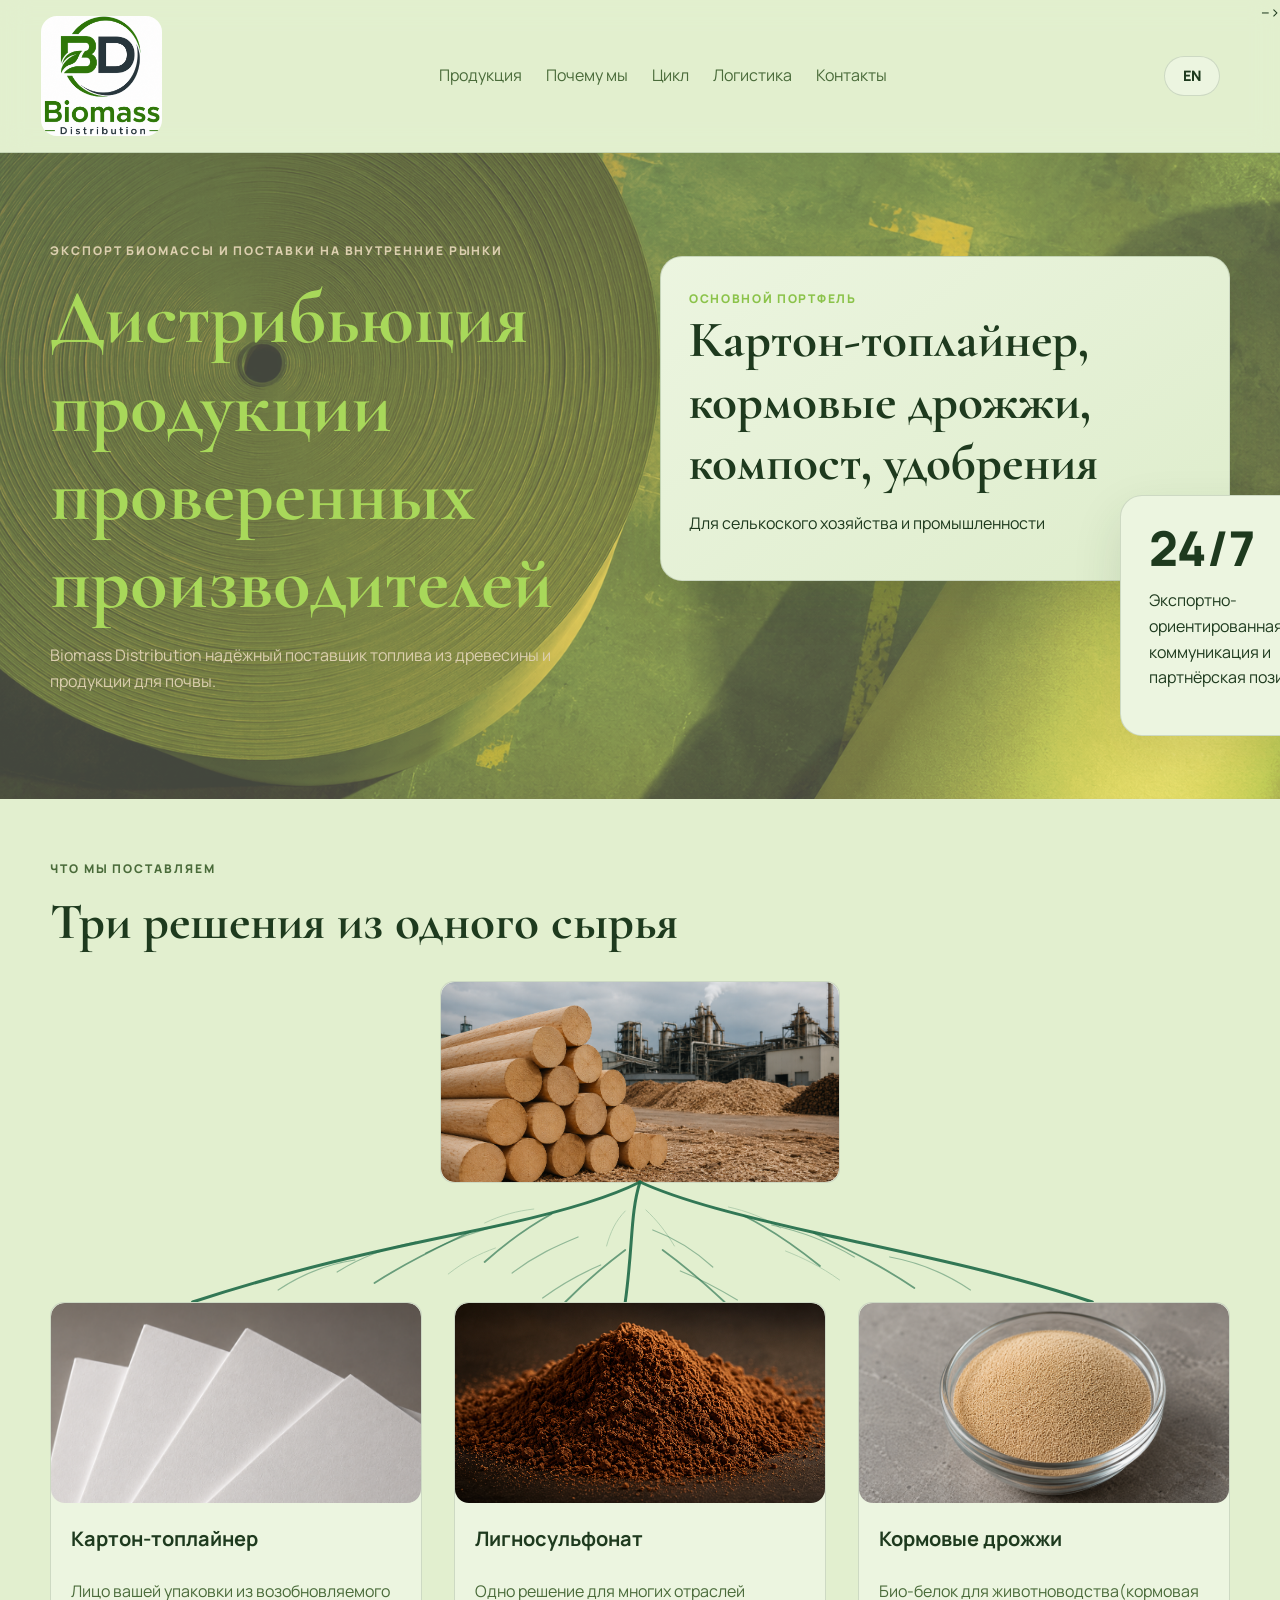
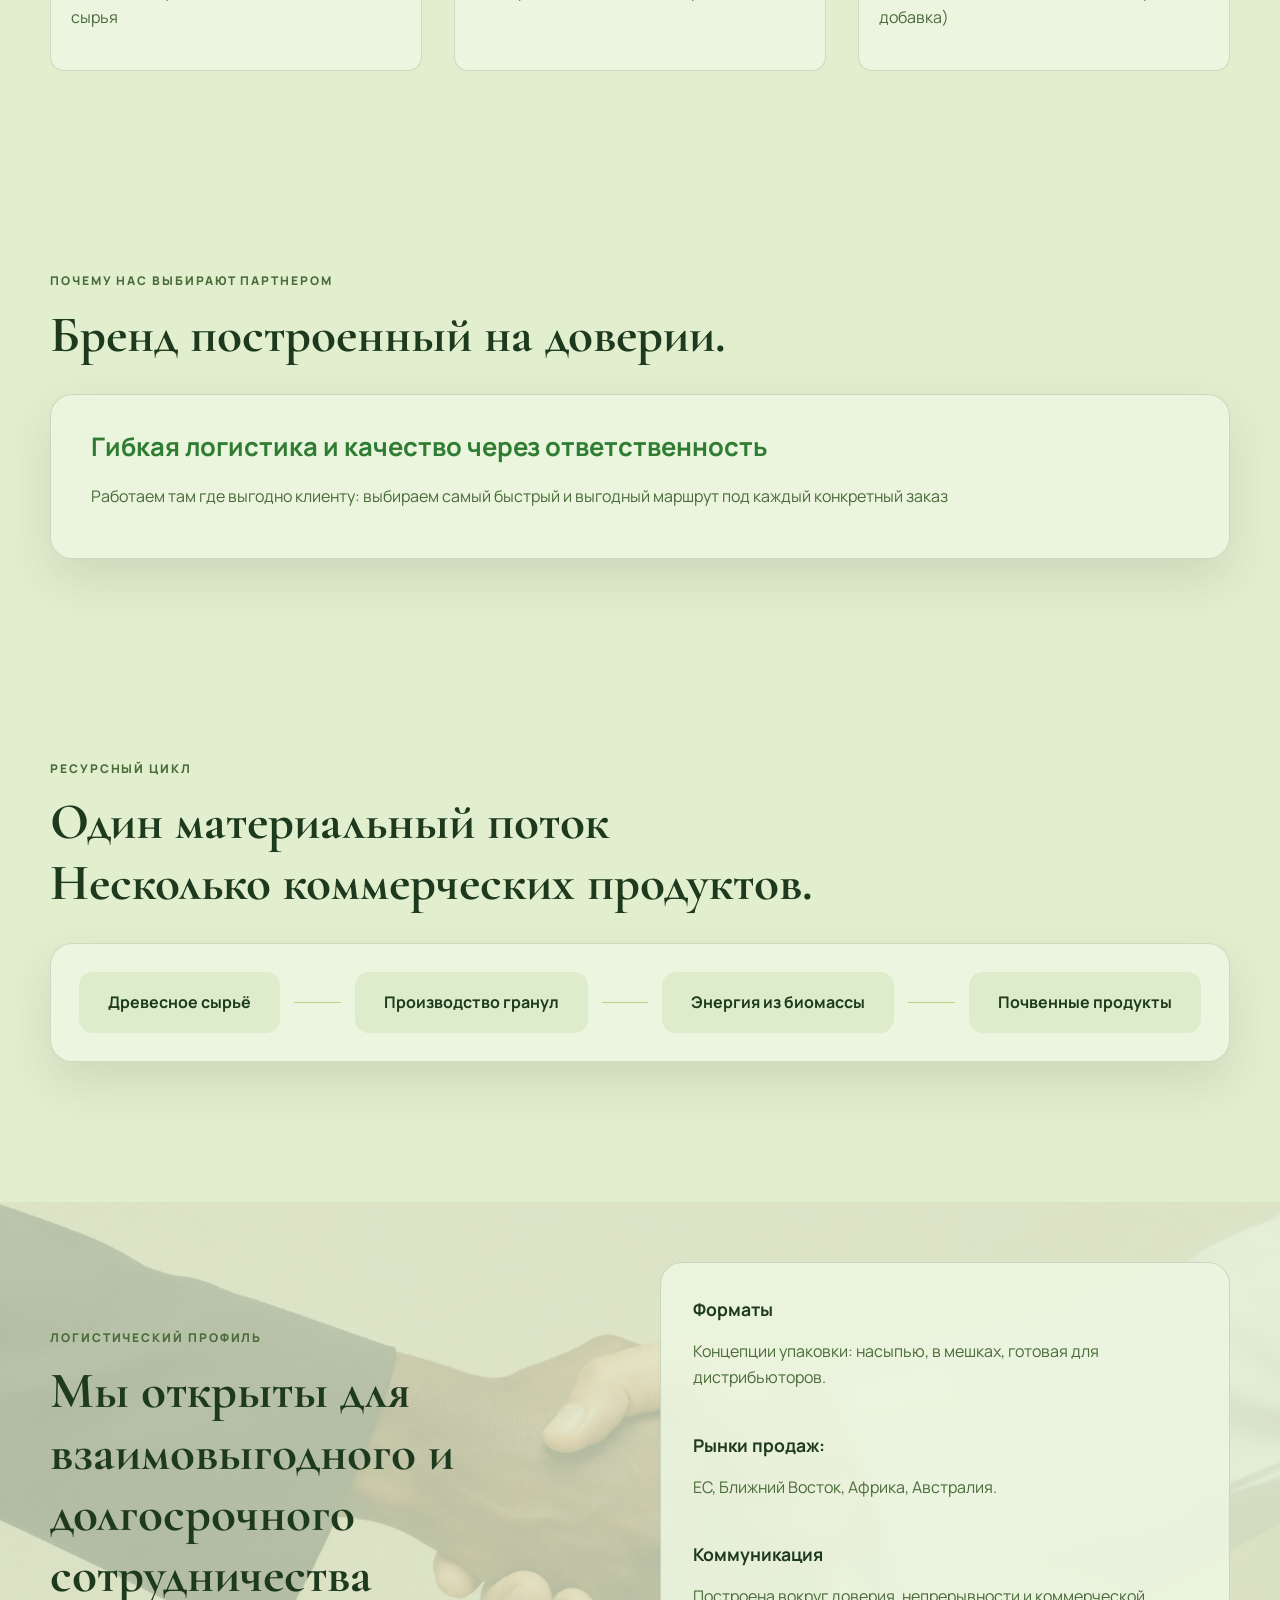
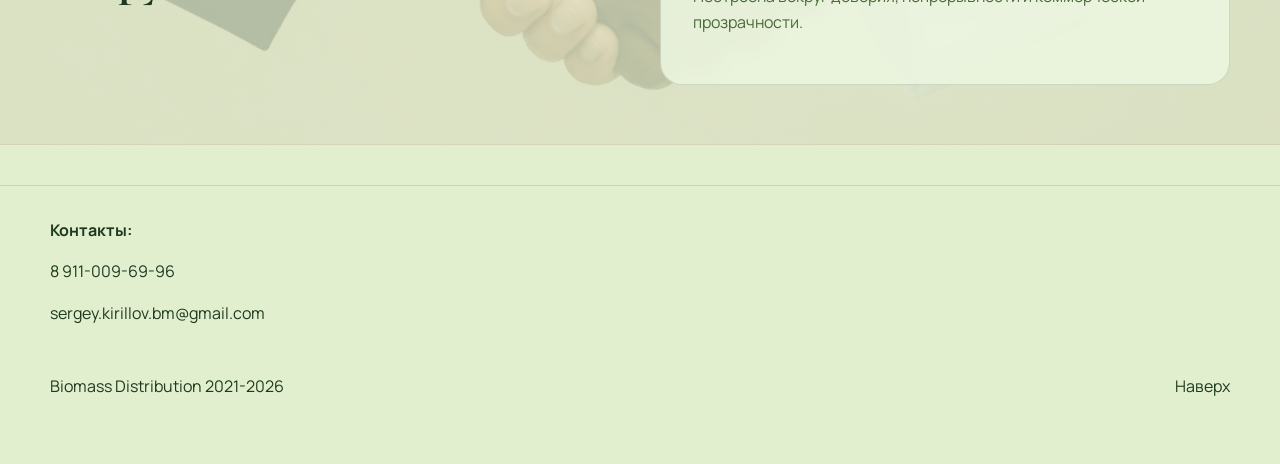
==== commit b3929672: "fixed text color" ====
--- a/ru/index.html
+++ b/ru/index.html
@@ -30,7 +30,7 @@
             <div class="container header-inner">
                 <a href="#hero" class="brand" aria-label="Главная Biomass">
                     <img
-                        src="../assets/images/logofinal.png"
+                        src="../assets/images/logo_final2.png"
                         class="navbar-logo"
                     />
                     <!--<span class="logo-slot" aria-hidden="true"> </span>-->
@@ -353,7 +353,7 @@
             <section class="section logistics" id="logistics">
                 <div class="container logistics-grid">
                     <div class="reveal">
-                        <p class="eyebrow">Логистический профиль</p>
+                        <p class="eyebrow-footer">Логистический профиль</p>
                         <h2>
                             Мы открыты для взаимовыгодного и долгосрочного
                             сотрудничества
--- a/main_folder/styles.css
+++ b/main_folder/styles.css
@@ -259,7 +259,15 @@
     text-transform: uppercase;
     letter-spacing: 0.16em;
     font-size: 12px;
-    color: #DCCFAF;
+    color: #dccfaf;
+    font-weight: 800;
+}
+.eyebrow-footer {
+    margin: 0 0 14px;
+    text-transform: uppercase;
+    letter-spacing: 0.16em;
+    font-size: 12px;
+    color: rgb(74, 107, 58);
     font-weight: 800;
 }
 h1 {
@@ -271,12 +279,12 @@
 }
 
 .title {
-  font-family: "Cormorant Garamond", serif;
-  font-size: clamp(3rem, 6vw, 5.5rem);
-  max-width: 20ch;
-  line-height: 1.15;
-  margin: 0 0 1rem 0;
-  color: #A8D85A;
+    font-family: "Cormorant Garamond", serif;
+    font-size: clamp(3rem, 6vw, 5.5rem);
+    max-width: 20ch;
+    line-height: 1.15;
+    margin: 0 0 1rem 0;
+    color: #a8d85a;
 }
 
 h2 {
@@ -290,8 +298,8 @@
     font-size: 1.25rem;
     margin-bottom: 0.5rem;
 }
-.hero-text{
-  color: #DCCFAF;
+.hero-text {
+    color: #dccfaf;
 }
 .section-heading p,
 .product-card p,
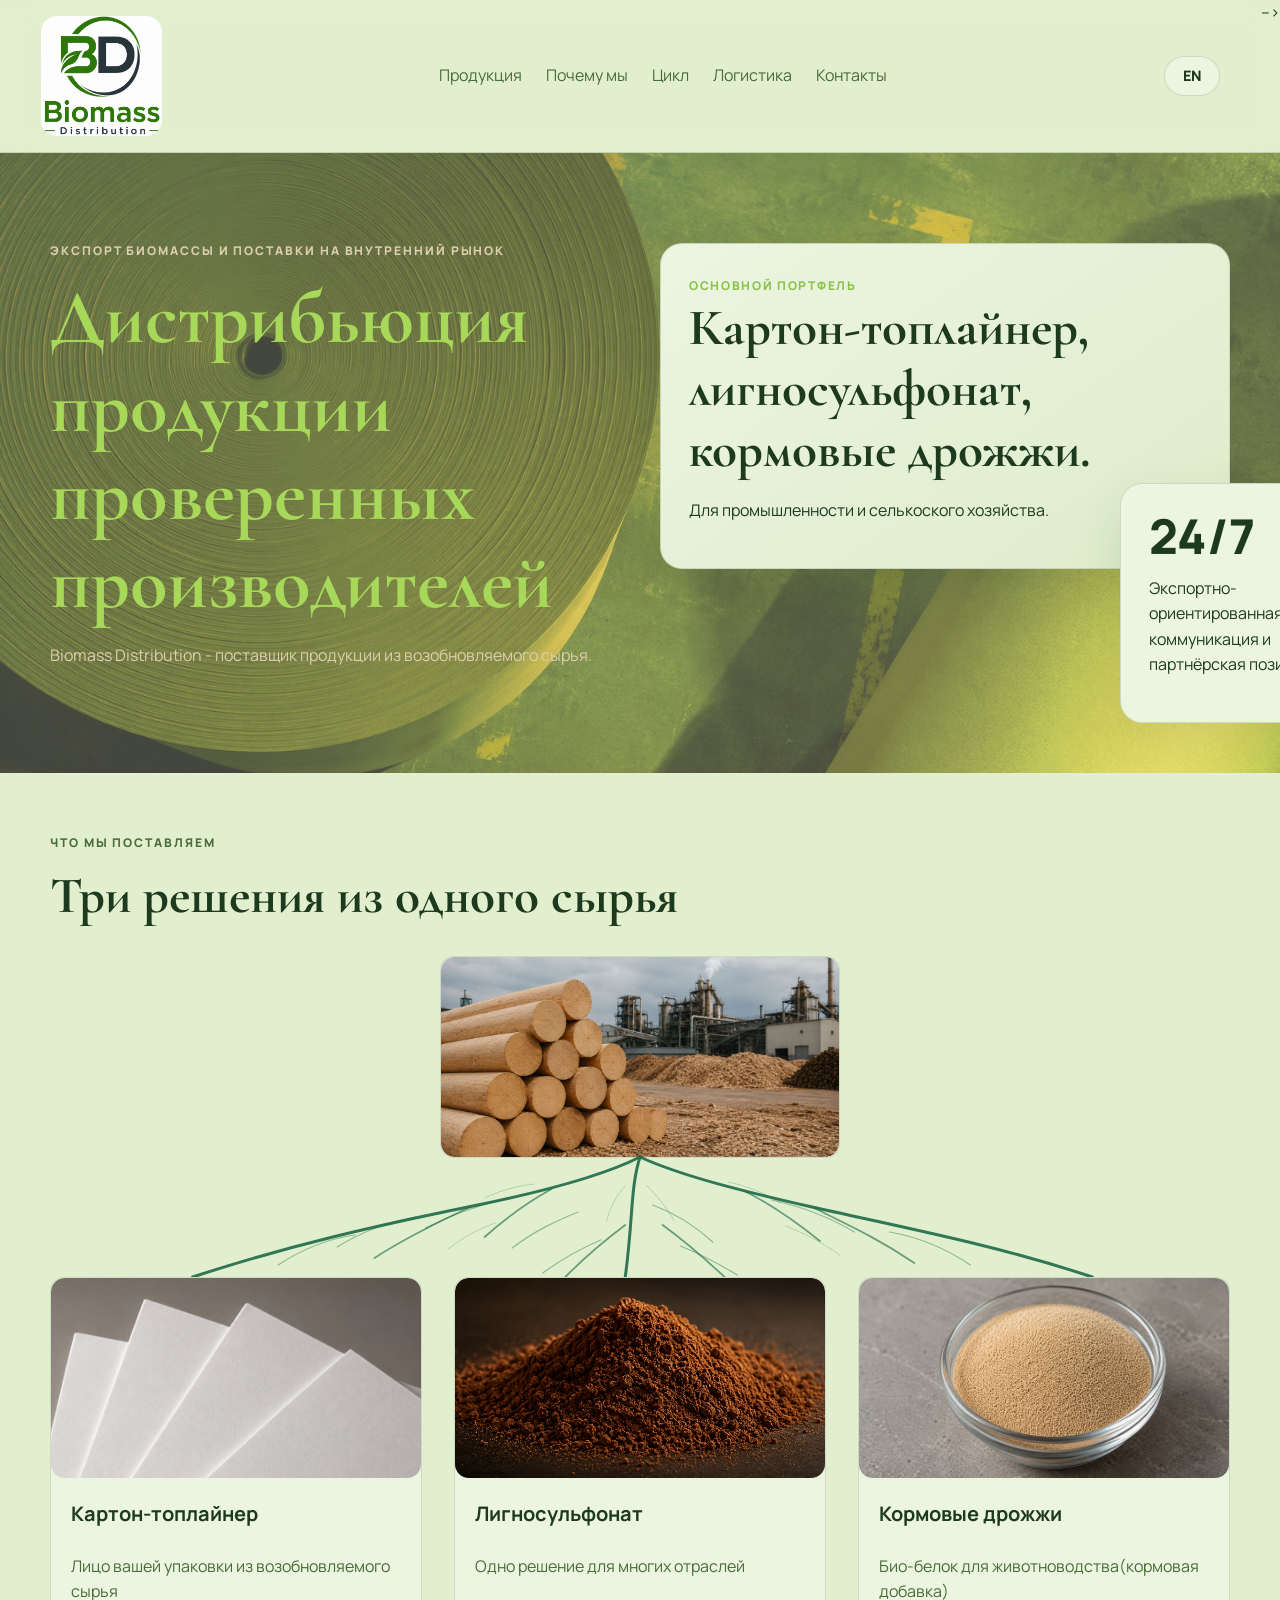
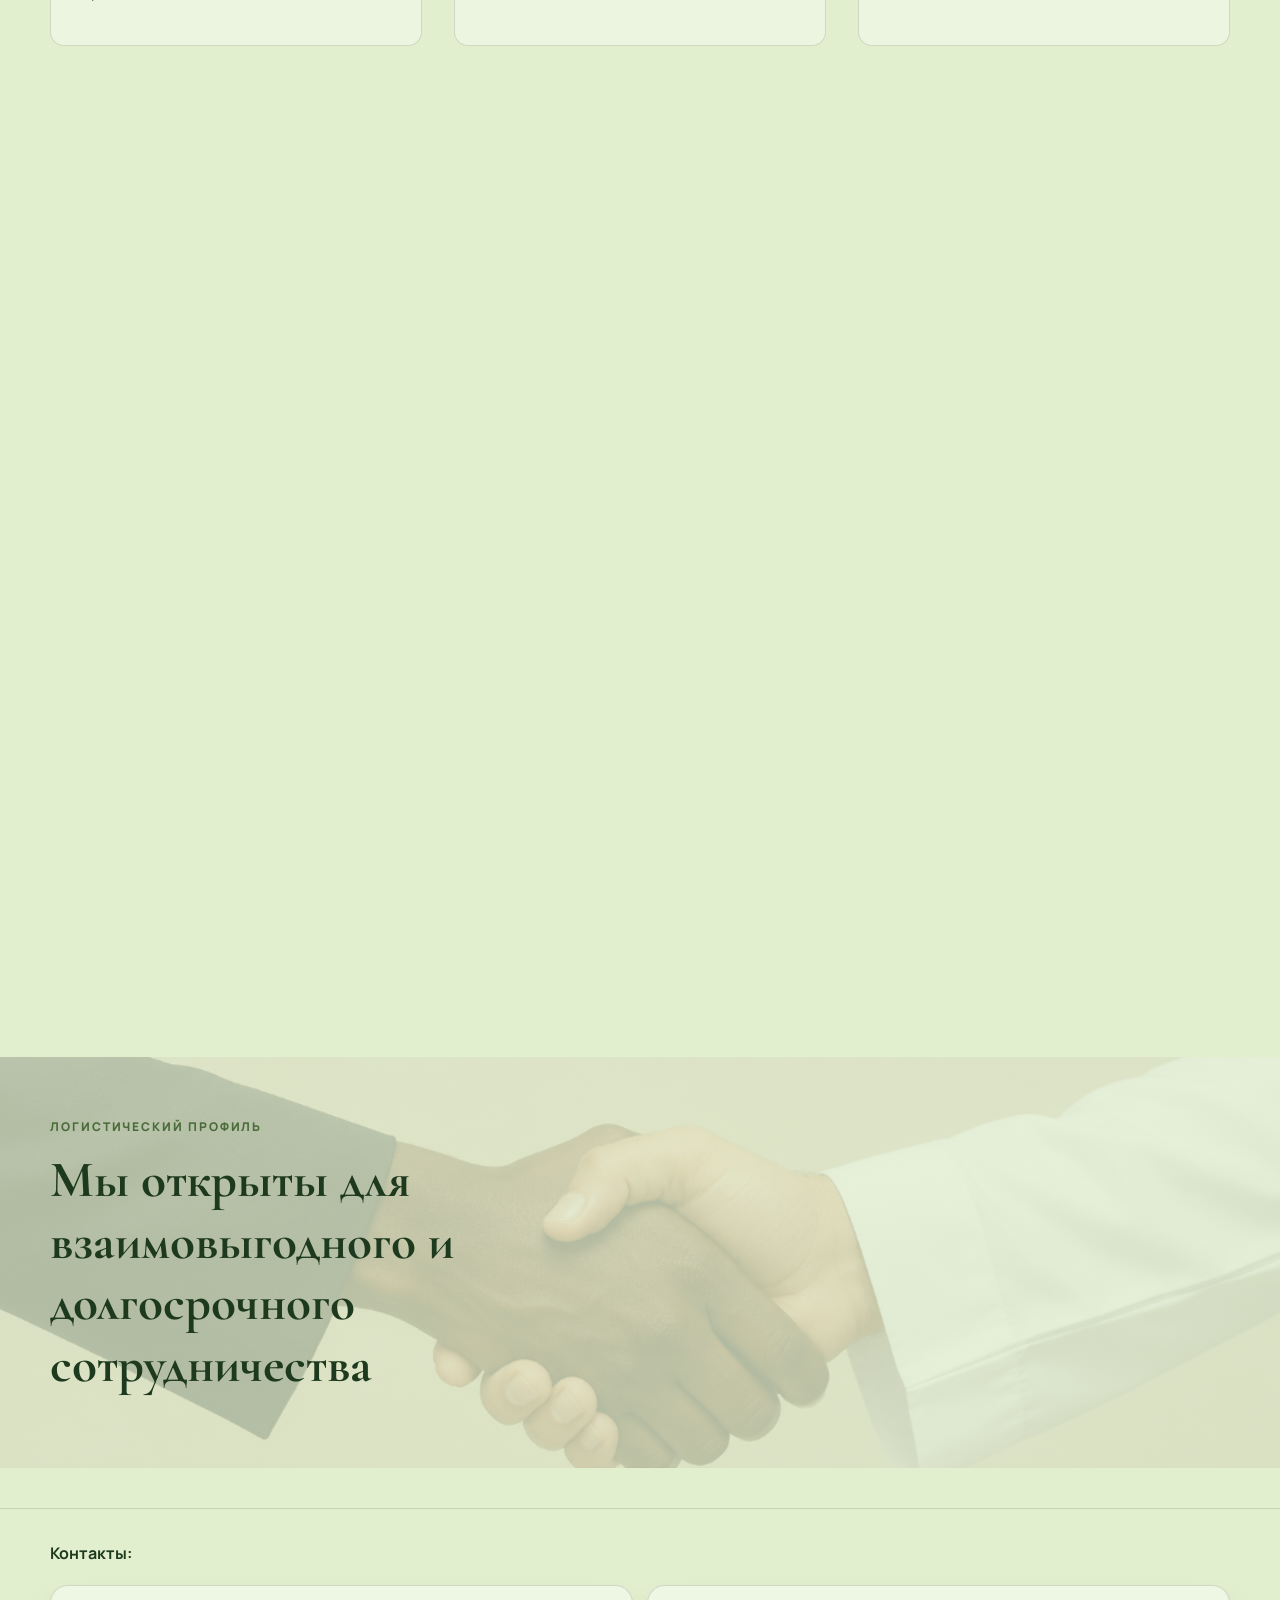
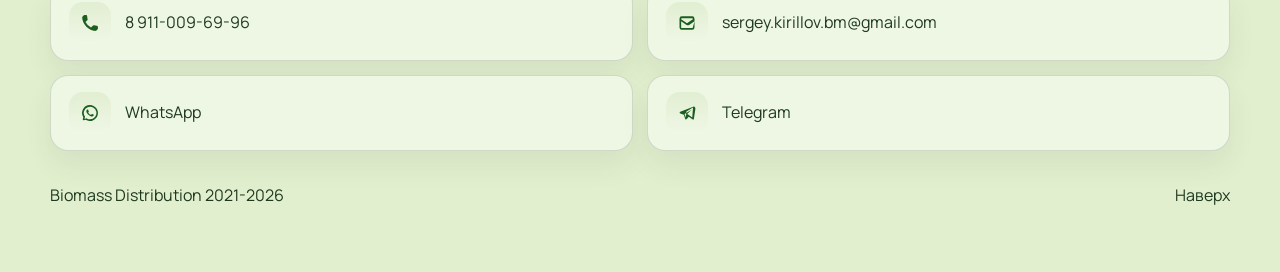
==== commit c61a9e41: "added buttons for contact panel" ====
--- a/ru/index.html
+++ b/ru/index.html
@@ -9,7 +9,7 @@
         <title>Biomass Distribution</title>
         <meta
             name="description"
-            content="Biomass — топлайнер,удобрения и кормовые дрожи для экспортных рынков."
+            content="Biomass — топлайнер, лигносульфонат и кормовые дрожи для экспортных рынков."
         />
         <link rel="preconnect" href="https://fonts.googleapis.com" />
         <link rel="preconnect" href="https://fonts.gstatic.com" crossorigin />
@@ -78,7 +78,7 @@
                 <div class="container hero-grid">
                     <div class="hero-copy reveal">
                         <p class="eyebrow">
-                            Экспорт биомассы и поставки на внутренние рынки
+                            Экспорт биомассы и поставки на внутренний рынок
                         </p>
                         <!--<h1>Древесные гранулы и почвенные продукты для долгосрочной торговли.</h1>
 -->
@@ -86,18 +86,18 @@
                             Дистрибьюция продукции проверенных производителей
                         </h1>
                         <p class="hero-text">
-                            Biomass Distribution надёжный поставщик топлива из
-                            древесины и продукции для почвы.
+                            Biomass Distribution - поставщик продукции из
+                            возобновляемого сырья.
                         </p>
                     </div>
                     <div class="hero-visual reveal">
                         <div class="hero-card hero-card-main">
                             <span class="card-label">Основной портфель</span>
                             <h2>
-                                Картон-топлайнер, кормовые дрожжи, компост,
-                                удобрения
+                                Картон-топлайнер, лигносульфонат, кормовые
+                                дрожжи.
                             </h2>
-                            <p>Для селькоского хозяйства и промышленности</p>
+                            <p>Для промышленности и селькоского хозяйства.</p>
                         </div>
                         <div class="hero-card hero-card-side">
                             <span class="metric">24/7</span>
@@ -301,7 +301,7 @@
                 <div class="container">
                     <div class="section-heading reveal">
                         <p class="eyebrow">Почему нас выбирают партнером</p>
-                        <h2>Бренд построенный на доверии.</h2>
+                        <h2>Бренд, построенный на доверии.</h2>
                     </div>
                     <div class="product-grid">
                         <article class="advantage-card reveal">
@@ -310,9 +310,9 @@
                                 ответственность
                             </h3>
                             <p>
-                                Работаем там где выгодно клиенту: выбираем самый
-                                быстрый и выгодный маршрут под каждый конкретный
-                                заказ
+                                Работаем там, где выгодно клиенту: выбираем
+                                самый быстрый и выгодный маршрут под каждый
+                                конкретный заказ
                             </p>
                             <!--<h3>Гибкая логистика</h3>
                         <p>Без привязки к одному порту или ж/д ветке мы выбираем самый быстрый и дешевый маршрут под каждый конкретный заказ. Работаем со всеми перевозчиками, где это выгодно клиенту.</p>
@@ -334,7 +334,7 @@
                             продуктов.
                         </h2>
                     </div>
-                    <div
+                    <!--<div
                         class="cycle-line reveal"
                         aria-label="Схема циркулярного процесса"
                     >
@@ -345,7 +345,7 @@
                         <div>Энергия из биомассы</div>
                         <span></span>
                         <div>Почвенные продукты</div>
-                    </div>
+                    </div>-->
                 </div>
             </section>
 
@@ -359,7 +359,7 @@
                             сотрудничества
                         </h2>
                     </div>
-                    <div class="logistics-panel reveal">
+                    <!--<div class="logistics-panel reveal">
                         <div>
                             <strong>Форматы</strong>
                             <p>
@@ -378,7 +378,7 @@
                                 коммерческой прозрачности.
                             </p>
                         </div>
-                    </div>
+                    </div>-->
                 </div>
             </section>
         </main>
@@ -387,8 +387,77 @@
             <section class="contacts" id="contacts">
                 <div class="container">
                     <strong>Контакты:</strong>
-                    <p>8 911-009-69-96</p>
-                    <p>sergey.kirillov.bm@gmail.com</p>
+                    <div class="contact-list">
+                        <a class="contact-item" href="tel:+79110096996">
+                            <span class="contact-icon" aria-hidden="true">
+                                <svg
+                                    viewBox="0 0 24 24"
+                                    role="img"
+                                    focusable="false"
+                                >
+                                    <path
+                                        d="M6.6 10.8a15.5 15.5 0 0 0 6.6 6.6l2.2-2.2a1.5 1.5 0 0 1 1.5-.37c1 .34 2.07.52 3.17.52A1.43 1.43 0 0 1 21.5 16.8V20A1.5 1.5 0 0 1 20 21.5 17.5 17.5 0 0 1 2.5 4 1.5 1.5 0 0 1 4 2.5h3.2A1.43 1.43 0 0 1 8.6 4c0 1.1.18 2.17.52 3.17a1.5 1.5 0 0 1-.37 1.5z"
+                                    />
+                                </svg>
+                            </span>
+                            <span>8 911-009-69-96</span>
+                        </a>
+                        <a
+                            class="contact-item"
+                            href="mailto:sergey.kirillow.bm@gmail.com"
+                        >
+                            <span class="contact-icon" aria-hidden="true">
+                                <svg
+                                    viewBox="0 0 24 24"
+                                    role="img"
+                                    focusable="false"
+                                >
+                                    <path
+                                        d="M3 6.75A2.75 2.75 0 0 1 5.75 4h12.5A2.75 2.75 0 0 1 21 6.75v10.5A2.75 2.75 0 0 1 18.25 20H5.75A2.75 2.75 0 0 1 3 17.25zm2 .4v.2l7 4.9 7-4.9v-.2a.75.75 0 0 0-.75-.75H5.75a.75.75 0 0 0-.75.75m16 2.64-6.43 4.5a2.75 2.75 0 0 1-3.14 0L5 9.79v7.46c0 .41.34.75.75.75h12.5c.41 0 .75-.34.75-.75z"
+                                    />
+                                </svg>
+                            </span>
+                            <span>sergey.kirillov.bm@gmail.com</span>
+                        </a>
+                        <a
+                            class="contact-item"
+                            href="https://wa.me/"
+                            target="_blank"
+                            rel="noreferrer"
+                        >
+                            <span class="contact-icon" aria-hidden="true">
+                                <svg
+                                    viewBox="0 0 24 24"
+                                    role="img"
+                                    focusable="false"
+                                >
+                                    <path
+                                        d="M12 2.5A9.5 9.5 0 0 0 4 17.16L2.7 21.3l4.25-1.27A9.5 9.5 0 1 0 12 2.5m0 17.1a7.58 7.58 0 0 1-3.86-1.06l-.3-.18-2.53.76.77-2.47-.2-.32A7.6 7.6 0 1 1 12 19.6m4.16-5.73c-.23-.12-1.35-.67-1.56-.75s-.36-.12-.5.12-.56.74-.68.9-.25.18-.48.06a6.16 6.16 0 0 1-1.8-1.11 6.8 6.8 0 0 1-1.25-1.55c-.13-.22 0-.34.1-.46.1-.1.23-.25.34-.37s.14-.21.22-.35a.4.4 0 0 0-.02-.39c-.06-.12-.5-1.22-.7-1.68-.17-.42-.35-.36-.5-.37h-.42a.8.8 0 0 0-.58.27 2.44 2.44 0 0 0-.76 1.8 4.24 4.24 0 0 0 .9 2.27 9.67 9.67 0 0 0 3.72 3.29c2.24.97 2.24.65 2.64.61s1.34-.54 1.53-1.06.19-.97.13-1.06-.21-.15-.44-.27"
+                                    />
+                                </svg>
+                            </span>
+                            <span>WhatsApp</span>
+                        </a>
+                        <a
+                            class="contact-item"
+                            href="https://t.me/"
+                            target="_blank"
+                            rel="noreferrer"
+                        >
+                            <span class="contact-icon" aria-hidden="true">
+                                <svg
+                                    viewBox="0 0 24 24"
+                                    role="img"
+                                    focusable="false"
+                                >
+                                    <path
+                                        d="M21.4 4.2a1.1 1.1 0 0 0-1.14-.14L3.9 10.5a1.12 1.12 0 0 0 .1 2.11l4.18 1.36 1.54 4.96a1.12 1.12 0 0 0 1.96.34l2.4-2.9 4.44 3.26a1.12 1.12 0 0 0 1.76-.67l2.1-13.73a1.1 1.1 0 0 0-.48-1.08M9.1 13.2l8.4-5.15-6.94 6.68-.3 2.92zm9.2 4.15-5.38-3.95a1.12 1.12 0 0 0-1.47.1l-.6.58.41-3.88 7.97-4.89z"
+                                    />
+                                </svg>
+                            </span>
+                            <span>Telegram</span>
+                        </a>
+                    </div>
                     <!-- поставить дату начала работы сайта 2020-->
                 </div>
             </section>
--- a/main_folder/styles.css
+++ b/main_folder/styles.css
@@ -507,6 +507,61 @@
     padding: 32px 0;
     margin-top: 40px;
 }
+.contacts .container {
+    display: grid;
+    gap: 18px;
+}
+.contact-list {
+    display: grid;
+    grid-template-columns: repeat(2, minmax(0, 1fr));
+    gap: 14px;
+}
+.contact-item {
+    display: flex;
+    align-items: center;
+    gap: 14px;
+    min-width: 0;
+    padding: 16px 18px;
+    border: 1px solid var(--color-border);
+    border-radius: 18px;
+    background: color-mix(in srgb, var(--color-surface) 88%, white 12%);
+    box-shadow: 0 14px 28px rgba(30, 58, 30, 0.07);
+    transition:
+        transform 180ms ease,
+        box-shadow 180ms ease,
+        border-color 180ms ease;
+}
+.contact-item:hover,
+.contact-item:focus-visible {
+    transform: translateY(-2px);
+    box-shadow: 0 18px 34px rgba(30, 58, 30, 0.1);
+    border-color: color-mix(in srgb, var(--color-primary) 28%, var(--color-border));
+    outline: none;
+}
+.contact-item span:last-child {
+    min-width: 0;
+    overflow-wrap: anywhere;
+}
+.contact-icon {
+    flex: 0 0 auto;
+    width: 42px;
+    height: 42px;
+    display: inline-flex;
+    align-items: center;
+    justify-content: center;
+    border-radius: 14px;
+    background: linear-gradient(
+        180deg,
+        color-mix(in srgb, var(--color-surface-2) 72%, white 28%),
+        color-mix(in srgb, var(--color-surface) 82%, white 18%)
+    );
+    color: var(--color-primary-dark);
+}
+.contact-icon svg {
+    width: 20px;
+    height: 20px;
+    fill: currentColor;
+}
 .reveal {
     opacity: 0;
     transform: translateY(18px);
@@ -781,6 +836,9 @@
         flex-direction: column;
         text-align: center;
     }
+    .contact-list {
+        grid-template-columns: 1fr;
+    }
     .header-inner {
         display: grid;
         grid-template-columns: minmax(0, 1fr) auto;
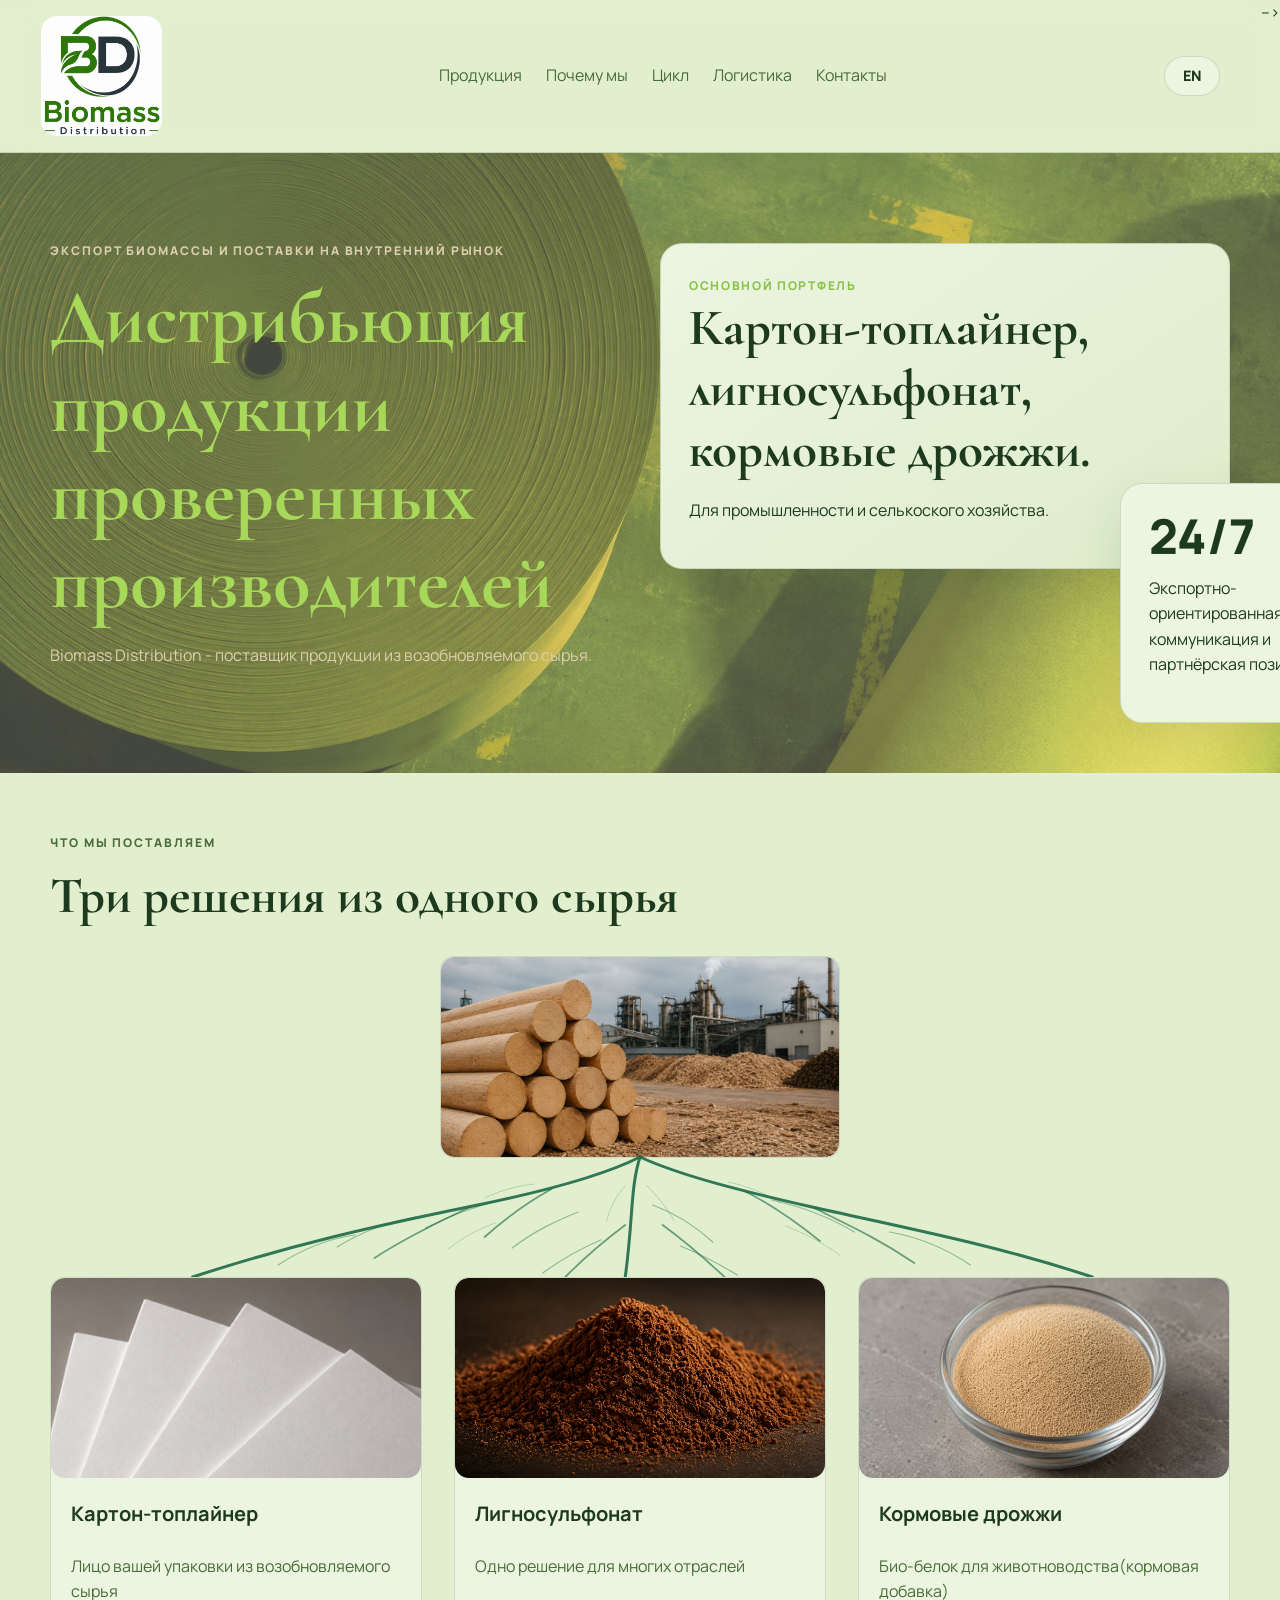
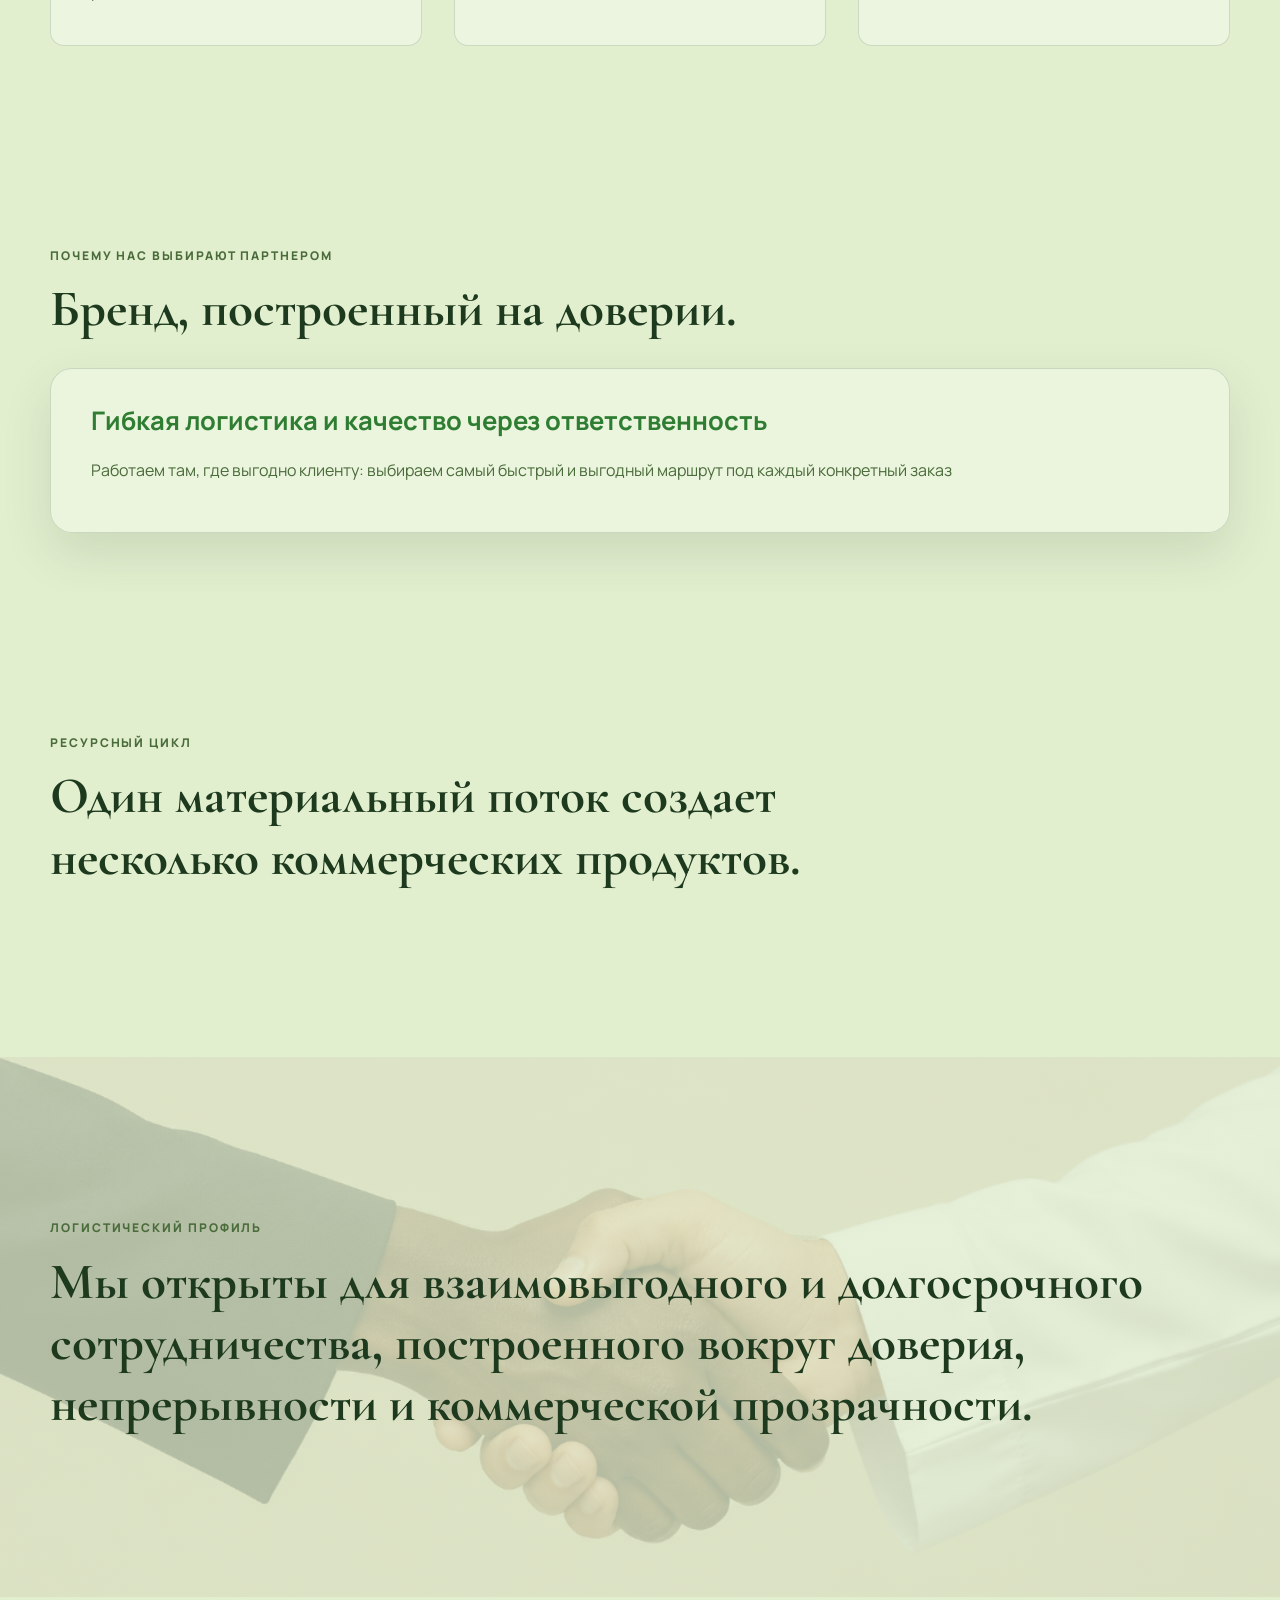
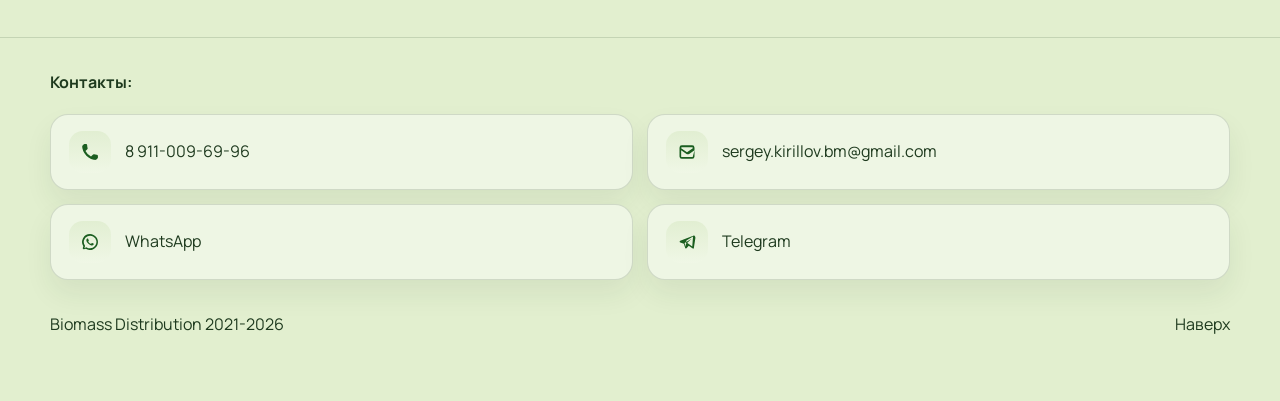
==== commit 61ae6601: "fixed content of page" ====
--- a/ru/index.html
+++ b/ru/index.html
@@ -1,4 +1,4 @@
-<!doctype html>
+﻿<!doctype html>
 <html lang="ru">
     <head>
         <meta charset="UTF-8" />
@@ -330,8 +330,8 @@
                     <div class="section-heading reveal">
                         <p class="eyebrow">Ресурсный цикл</p>
                         <h2>
-                            Один материальный поток <br />Несколько коммерческих
-                            продуктов.
+                            Один материальный поток создает<br />несколько
+                            коммерческих продуктов.
                         </h2>
                     </div>
                     <!--<div
@@ -351,12 +351,13 @@
 
             <!-- Логистика -->
             <section class="section logistics" id="logistics">
-                <div class="container logistics-grid">
-                    <div class="reveal">
+                <div class="container logistics-shell">
+                    <div class="logistics-spotlight reveal">
                         <p class="eyebrow-footer">Логистический профиль</p>
                         <h2>
                             Мы открыты для взаимовыгодного и долгосрочного
-                            сотрудничества
+                            сотрудничества, построенного вокруг доверия,
+                            непрерывности и коммерческой прозрачности.
                         </h2>
                     </div>
                     <!--<div class="logistics-panel reveal">
--- a/main_folder/styles.css
+++ b/main_folder/styles.css
@@ -488,6 +488,27 @@
     position: relative;
     z-index: 1;
 }
+.logistics-shell {
+    display: flex;
+    align-items: center;
+    min-height: 420px;
+}
+.logistics-spotlight {
+    width: 100%;
+    max-width: none;
+    padding: 0;
+}
+.logistics-spotlight h2 {
+    margin: 0;
+    max-width: none;
+    width: 100%;
+}
+.logistics-text {
+    margin: 22px 0 0;
+    max-width: 72ch;
+    color: var(--color-text-muted);
+    font-size: 1.02rem;
+}
 .logistics-panel {
     padding: 32px;
     border-radius: var(--radius);
@@ -901,6 +922,12 @@
     .section {
         padding: 40px 0;
     }
+    .logistics-shell {
+        min-height: 360px;
+    }
+    .logistics-spotlight {
+        padding: 0;
+    }
     .advantage-card {
         padding: 1.5rem;
     }
@@ -945,6 +972,12 @@
     }
     .main-nav a {
         padding: 9px 10px;
+    }
+    .logistics-spotlight h2 {
+        max-width: none;
+    }
+    .logistics-text {
+        font-size: 0.96rem;
     }
     .theme-toggle,
     .menu-toggle,
